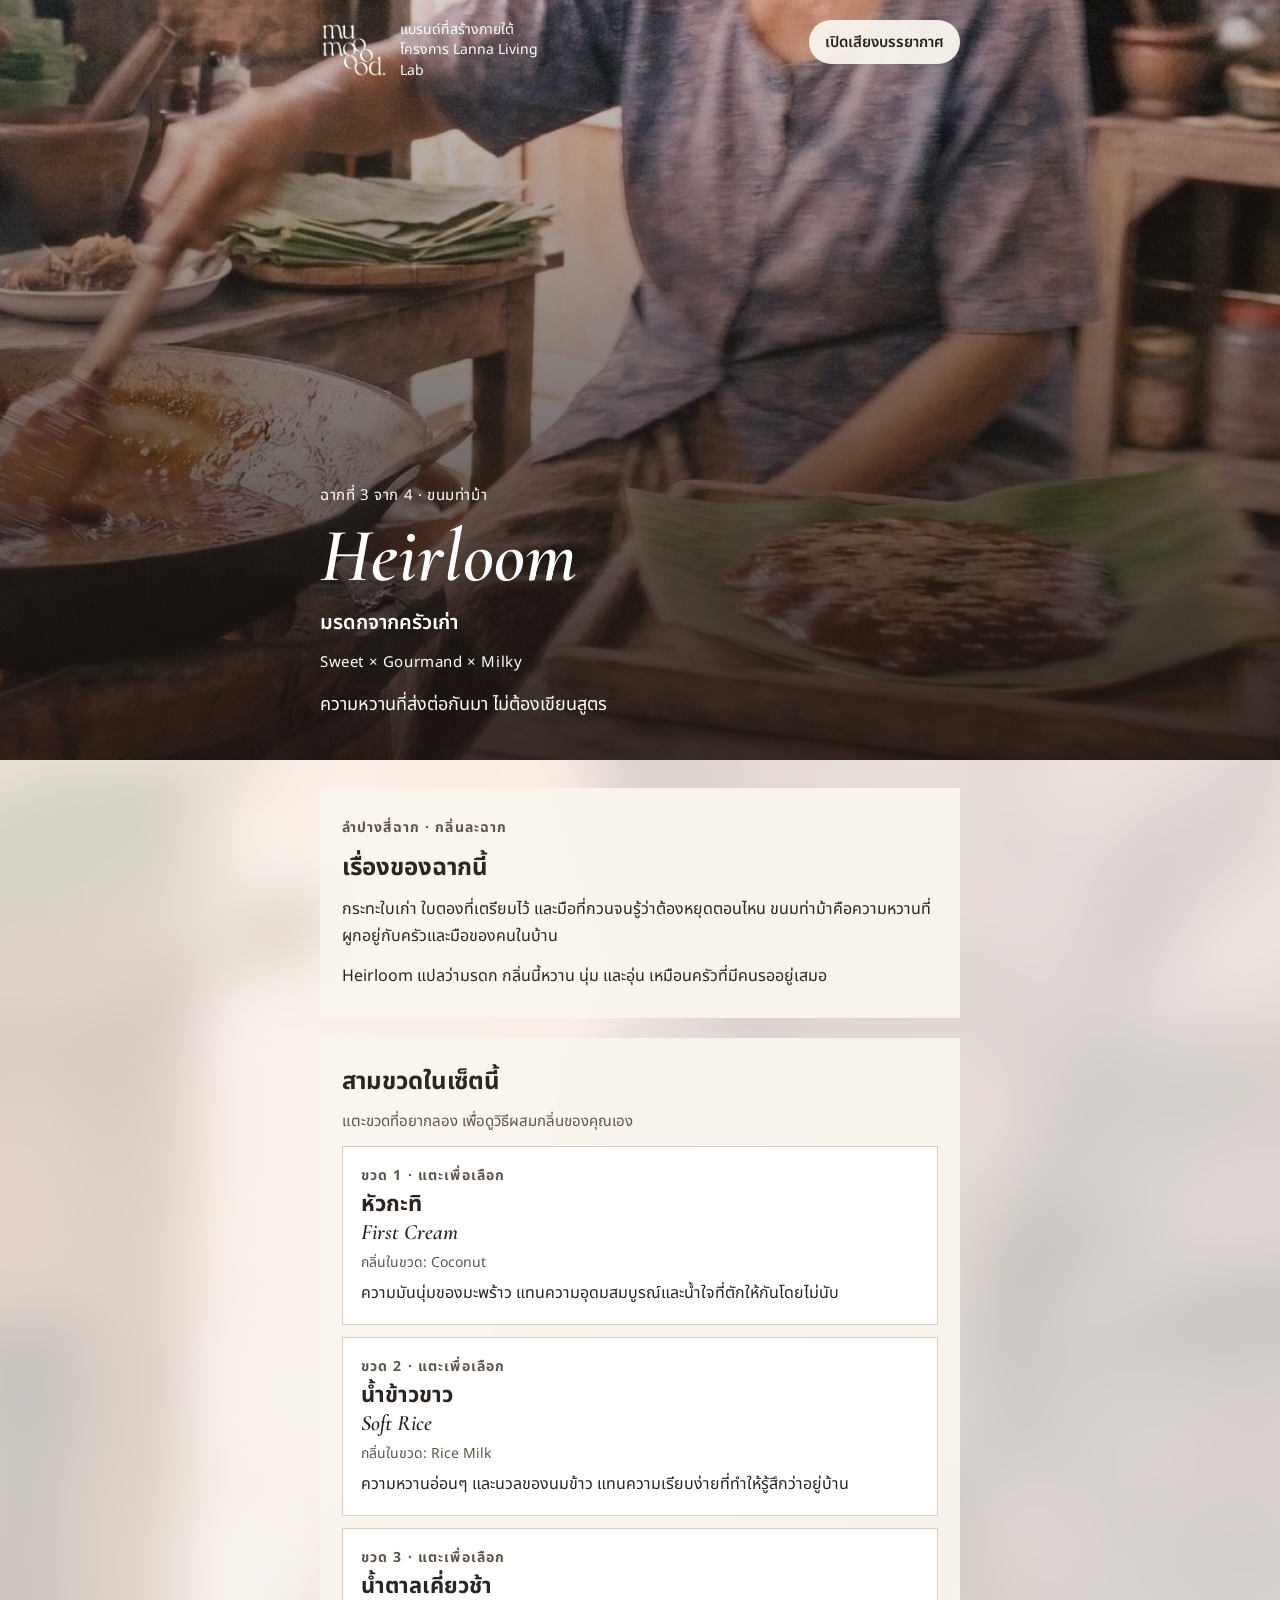
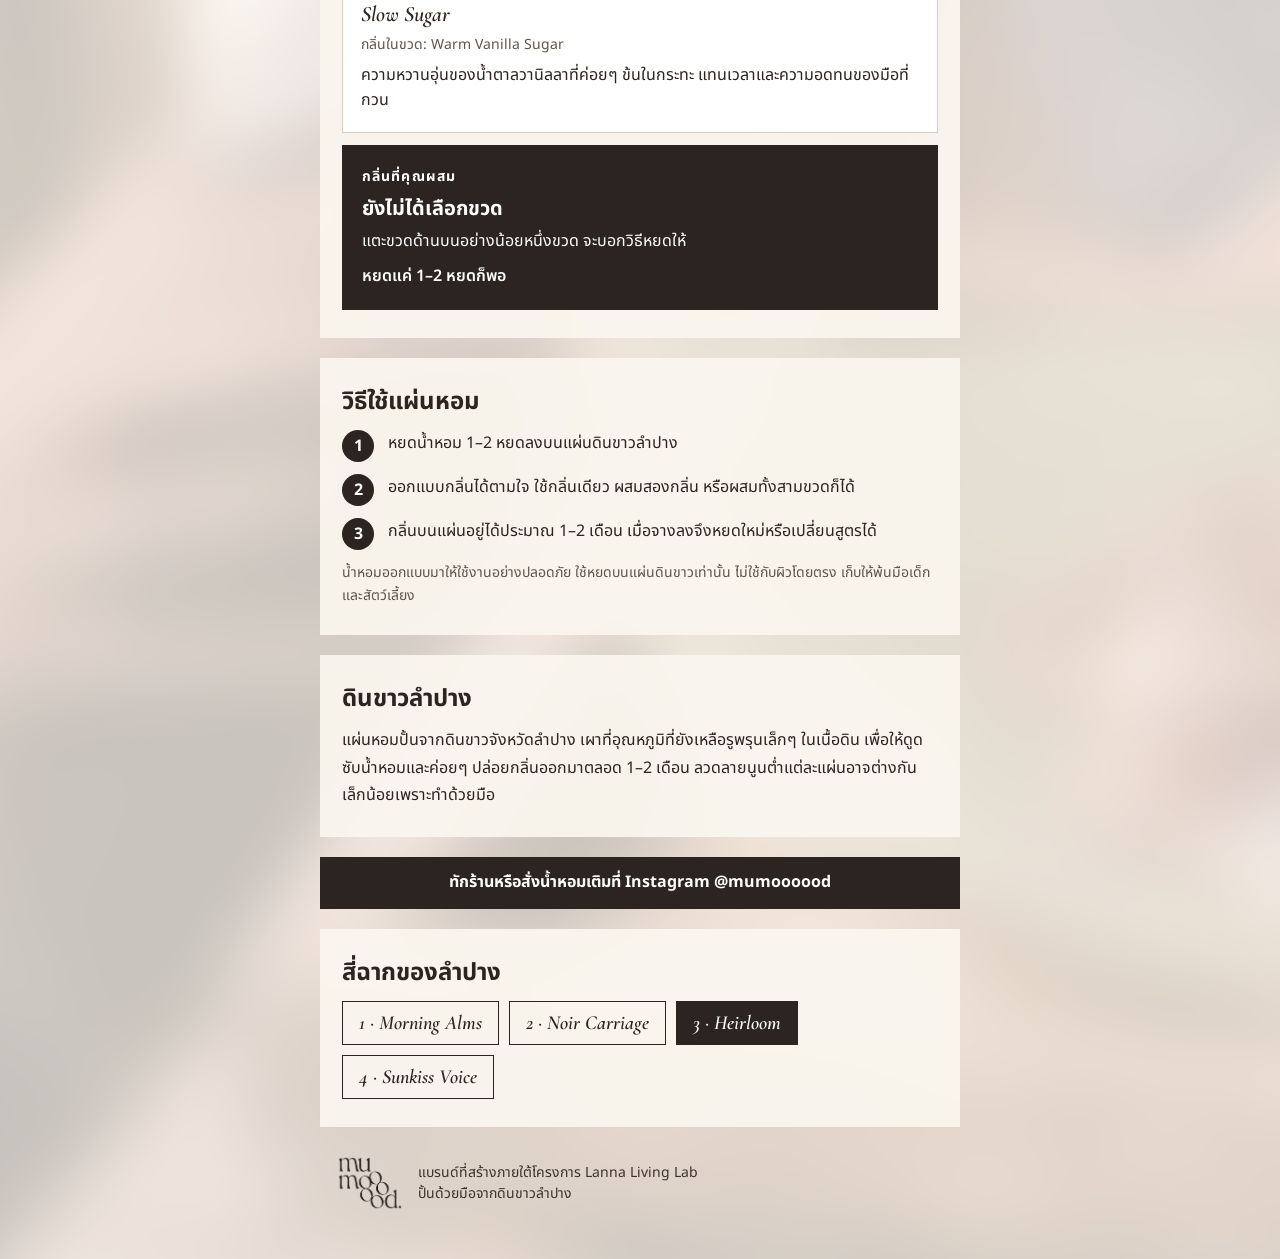
==== heirloom.html @ 69597a8d "Add files via upload" ====
<!doctype html>
<html lang="th">
<head>
<meta charset="utf-8">
<meta name="viewport" content="width=device-width, initial-scale=1">
<title>Heirloom · mumoood</title>
<meta name="description" content="ความหวานที่ส่งต่อกันมา ไม่ต้องเขียนสูตร">
<meta property="og:type" content="website">
<meta property="og:title" content="Heirloom · mumoood">
<meta property="og:description" content="ความหวานที่ส่งต่อกันมา ไม่ต้องเขียนสูตร">
<meta property="og:image" content="https://mumoooood.github.io/heirloom-hero.jpg">
<meta property="og:url" content="https://mumoooood.github.io/heirloom.html">
<link rel="preconnect" href="https://fonts.googleapis.com"><link rel="preconnect" href="https://fonts.gstatic.com" crossorigin><link rel="stylesheet" href="https://fonts.googleapis.com/css2?family=Cormorant+Garamond:ital,wght@1,500;1,600&family=Noto+Sans+Thai:wght@400;600;700&display=swap">
<link rel="stylesheet" href="style.css">
</head>
<body data-sound="sizzle">
<div class="page">
<img class="page-bg" src="heirloom-bg.jpg" alt="">
<div class="page-veil"></div>
<div class="page-body">
<header class="hero">
<img class="hero-img" src="heirloom-hero.jpg" alt="Heirloom">
<div class="hero-shade"></div>
<div class="hero-content">
<div class="hero-top">
<div class="brand"><img src="logo-light.png" alt="mumoood"><span>แบรนด์ที่สร้างภายใต้โครงการ Lanna Living Lab</span></div>
<button type="button" class="sound-btn" id="sound-btn" aria-pressed="false">เปิดเสียงบรรยากาศ</button>
</div>
<div class="hero-bottom">
<div class="eyebrow">ฉากที่ 3 จาก 4 · ขนมท่าม้า</div>
<h1>Heirloom</h1>
<div class="th-name">มรดกจากครัวเก่า</div>
<div class="character">Sweet × Gourmand × Milky</div>
<div class="hook">ความหวานที่ส่งต่อกันมา ไม่ต้องเขียนสูตร</div>
</div>
</div>
</header>
<main>
<section class="section"><div class="card">
<div class="kicker">ลำปางสี่ฉาก · กลิ่นละฉาก</div>
<h2>เรื่องของฉากนี้</h2>
<p>กระทะใบเก่า ใบตองที่เตรียมไว้ และมือที่กวนจนรู้ว่าต้องหยุดตอนไหน ขนมท่าม้าคือความหวานที่ผูกอยู่กับครัวและมือของคนในบ้าน</p>
<p>Heirloom แปลว่ามรดก กลิ่นนี้หวาน นุ่ม และอุ่น เหมือนครัวที่มีคนรออยู่เสมอ</p>
</div></section>
<section class="section"><div class="card">
<h2>สามขวดในเซ็ตนี้</h2>
<div class="hint">แตะขวดที่อยากลอง เพื่อดูวิธีผสมกลิ่นของคุณเอง</div>
<button type="button" class="bottle" aria-pressed="false" data-no="1" data-name="หัวกะทิ" data-short="ความอุดมและน้ำใจ"><span class="no">ขวด 1 · แตะเพื่อเลือก</span><span class="name">หัวกะทิ</span><span class="en">First Cream</span><span class="from">กลิ่นในขวด: Coconut</span><span class="meaning">ความมันนุ่มของมะพร้าว แทนความอุดมสมบูรณ์และน้ำใจที่ตักให้กันโดยไม่นับ</span></button>
<button type="button" class="bottle" aria-pressed="false" data-no="2" data-name="น้ำข้าวขาว" data-short="ความเรียบง่ายของบ้าน"><span class="no">ขวด 2 · แตะเพื่อเลือก</span><span class="name">น้ำข้าวขาว</span><span class="en">Soft Rice</span><span class="from">กลิ่นในขวด: Rice Milk</span><span class="meaning">ความหวานอ่อนๆ และนวลของนมข้าว แทนความเรียบง่ายที่ทำให้รู้สึกว่าอยู่บ้าน</span></button>
<button type="button" class="bottle" aria-pressed="false" data-no="3" data-name="น้ำตาลเคี่ยวช้า" data-short="เวลาและความอดทน"><span class="no">ขวด 3 · แตะเพื่อเลือก</span><span class="name">น้ำตาลเคี่ยวช้า</span><span class="en">Slow Sugar</span><span class="from">กลิ่นในขวด: Warm Vanilla Sugar</span><span class="meaning">ความหวานอุ่นของน้ำตาลวานิลลาที่ค่อยๆ ข้นในกระทะ แทนเวลาและความอดทนของมือที่กวน</span></button>
<div class="mix" aria-live="polite">
<div class="kicker">กลิ่นที่คุณผสม</div>
<div class="mix-title" id="mix-title">ยังไม่ได้เลือกขวด</div>
<div class="mix-text" id="mix-text">แตะขวดด้านบนอย่างน้อยหนึ่งขวด จะบอกวิธีหยดให้</div>
<div class="mix-drops" id="mix-drops">หยดแค่ 1–2 หยดก็พอ</div>
</div>
</div></section>
<section class="section"><div class="card">
<h2>วิธีใช้แผ่นหอม</h2>
<div class="step"><b>1</b><div>หยดน้ำหอม 1–2 หยดลงบนแผ่นดินขาวลำปาง</div></div>
<div class="step"><b>2</b><div>ออกแบบกลิ่นได้ตามใจ ใช้กลิ่นเดียว ผสมสองกลิ่น หรือผสมทั้งสามขวดก็ได้</div></div>
<div class="step"><b>3</b><div>กลิ่นบนแผ่นอยู่ได้ประมาณ 1–2 เดือน เมื่อจางลงจึงหยดใหม่หรือเปลี่ยนสูตรได้</div></div>
<div class="note">น้ำหอมออกแบบมาให้ใช้งานอย่างปลอดภัย ใช้หยดบนแผ่นดินขาวเท่านั้น ไม่ใช้กับผิวโดยตรง เก็บให้พ้นมือเด็กและสัตว์เลี้ยง</div>
</div></section>
<section class="section"><div class="card">
<h2>ดินขาวลำปาง</h2>
<p>แผ่นหอมปั้นจากดินขาวจังหวัดลำปาง เผาที่อุณหภูมิที่ยังเหลือรูพรุนเล็กๆ ในเนื้อดิน เพื่อให้ดูดซับน้ำหอมและค่อยๆ ปล่อยกลิ่นออกมาตลอด 1–2 เดือน ลวดลายนูนต่ำแต่ละแผ่นอาจต่างกันเล็กน้อยเพราะทำด้วยมือ</p>
</div></section>
<section class="section"><a class="cta" href="https://www.instagram.com/mumoooood" target="_blank" rel="noopener">ทักร้านหรือสั่งน้ำหอมเติมที่ Instagram @mumoooood</a></section>
<section class="section"><div class="card">
<h2>สี่ฉากของลำปาง</h2>
<nav class="chips" aria-label="เลือกกลิ่น">
<a href="morning-alms.html">1 · Morning Alms</a>
<a href="noir-carriage.html">2 · Noir Carriage</a>
<a href="heirloom.html" aria-current="page">3 · Heirloom</a>
<a href="sunkiss-voice.html">4 · Sunkiss Voice</a>
</nav>
</div></section>
</main>
<footer class="footer"><img src="logo-dark.png" alt="mumoood"><p>แบรนด์ที่สร้างภายใต้โครงการ Lanna Living Lab<br>ปั้นด้วยมือจากดินขาวลำปาง</p></footer>
</div>
</div>
<script src="app.js"></script>
</body>
</html>
---- style.css ----
:root{
  --ink:#2B2420;
  --muted:#5F544B;
  --cream:#FAF6EF;
  --card:rgba(250,246,239,.94);
  --line:#D9CEBF;
}
*{box-sizing:border-box}
html{-webkit-text-size-adjust:100%}
body{
  margin:0;background:var(--cream);color:var(--ink);
  font-family:'Noto Sans Thai',system-ui,sans-serif;font-size:16px;line-height:1.7;
}
a{color:inherit}
img{display:block}
.page{position:relative;overflow:hidden;min-height:100vh}
.page-bg{position:absolute;inset:0;width:100%;height:100%;object-fit:cover;filter:blur(24px);transform:scale(1.25);opacity:.6}
.page-veil{position:absolute;inset:0;background:rgba(250,246,239,.62)}
.page-body{position:relative}

/* hero */
.hero{position:relative;height:720px;overflow:hidden;color:#fff}
.hero-img{position:absolute;inset:0;width:100%;height:100%;object-fit:cover}
.hero-shade{position:absolute;inset:0;background:linear-gradient(to top,rgba(28,20,16,.86) 0%,rgba(28,20,16,.6) 42%,rgba(28,20,16,.18) 100%)}
.hero-content{position:absolute;inset:0;padding:20px 20px 40px;display:flex;flex-direction:column;justify-content:space-between}
.hero-top,.hero-bottom{max-width:640px;margin:0 auto;width:100%}
.hero-top{display:flex;align-items:flex-start;justify-content:space-between;gap:12px}
.brand{display:flex;align-items:center;gap:12px}
.brand img{height:56px;width:auto}
.brand span{font-size:14px;line-height:1.45;max-width:150px}
.sound-btn{
  min-height:44px;padding:0 16px;border:none;border-radius:999px;
  background:rgba(250,246,239,.94);color:var(--ink);
  font:600 15px 'Noto Sans Thai',sans-serif;cursor:pointer;
}
.hero-bottom{display:flex;flex-direction:column;gap:10px}
.eyebrow{font-size:15px;letter-spacing:.04em}
.hero h1{
  margin:0;font-family:'Cormorant Garamond',serif;font-style:italic;font-weight:600;
  font-size:60px;line-height:1.02;
}
.th-name{font-size:20px;font-weight:600}
.character{font-size:15px;letter-spacing:.04em}
.hook{font-size:18px;line-height:1.6;margin-top:6px}

/* sections */
.section{padding:20px 16px 0}
.section:first-of-type{padding-top:28px}
.card{
  max-width:640px;margin:0 auto;background:var(--card);padding:28px 22px;
  display:flex;flex-direction:column;gap:12px;
}
.card h2{margin:0;font-size:24px;line-height:1.35}
.card p{margin:0}
.kicker{font-size:14px;font-weight:700;letter-spacing:.08em;color:var(--muted)}
.note{font-size:14px;color:var(--muted);line-height:1.6}
.hint{font-size:15px;color:var(--muted);line-height:1.6}

/* bottles */
.bottle{
  position:relative;display:block;width:100%;text-align:left;padding:18px;
  background:#fff;border:1px solid var(--line);color:var(--ink);
  font:inherit;line-height:1.6;cursor:pointer;
}
.bottle[aria-pressed="true"]{outline:3px solid var(--ink);outline-offset:-3px}
.bottle .no{display:block;font-size:14px;font-weight:700;letter-spacing:.08em;color:var(--muted)}
.bottle .name{display:block;font-size:22px;font-weight:700;line-height:1.35;margin-top:2px}
.bottle .en{display:block;font-family:'Cormorant Garamond',serif;font-style:italic;font-weight:600;font-size:22px;line-height:1.2}
.bottle .from{display:block;font-size:14px;color:var(--muted);margin-top:6px;line-height:1.5}
.bottle .meaning{display:block;margin-top:8px}
.mix{background:var(--ink);color:#fff;padding:20px;display:flex;flex-direction:column;gap:6px}
.mix .kicker{color:#fff}
.mix-title{font-size:20px;font-weight:700;line-height:1.4}
.mix-text{font-size:16px;line-height:1.6}
.mix-drops{font-size:16px;font-weight:600;line-height:1.6;margin-top:4px}

/* steps */
.step{display:flex;gap:14px}
.step b{
  flex-shrink:0;width:32px;height:32px;border-radius:50%;background:var(--ink);color:#fff;
  display:flex;align-items:center;justify-content:center;font-weight:700;
}

/* links */
.cta{
  max-width:640px;margin:0 auto;display:flex;align-items:center;justify-content:center;
  min-height:52px;background:var(--ink);color:#fff;font-weight:700;text-decoration:none;
  padding:0 16px;text-align:center;
}
.chips{display:flex;flex-wrap:wrap;gap:10px}
.chips a{
  display:flex;align-items:center;min-height:44px;padding:0 16px;border:1px solid var(--ink);
  text-decoration:none;font-family:'Cormorant Garamond',serif;font-style:italic;font-weight:600;font-size:20px;
}
.chips a[aria-current="page"]{background:var(--ink);color:#fff}
.footer{max-width:640px;margin:0 auto;padding:28px 16px 48px;display:flex;align-items:center;gap:14px}
.footer img{height:56px;width:auto}
.footer p{margin:0;font-size:14px;line-height:1.55;color:#3B322C}

/* temporary landing */
.landing{max-width:640px;margin:0 auto;padding:40px 20px;display:flex;flex-direction:column;gap:16px}
.landing .brand img{height:64px}
.landing h1{margin:0;font-size:26px;line-height:1.35}
.scent-link{
  display:block;text-decoration:none;background:#fff;border:1px solid var(--line);padding:16px 18px;
}
.scent-link .en{font-family:'Cormorant Garamond',serif;font-style:italic;font-weight:600;font-size:26px;line-height:1.15;display:block}
.scent-link .sub{font-size:14px;color:var(--muted);display:block}

@media (min-width:700px){
  .hero{height:760px}
  .hero h1{font-size:76px}
}
@media (prefers-reduced-motion:reduce){*{scroll-behavior:auto}}
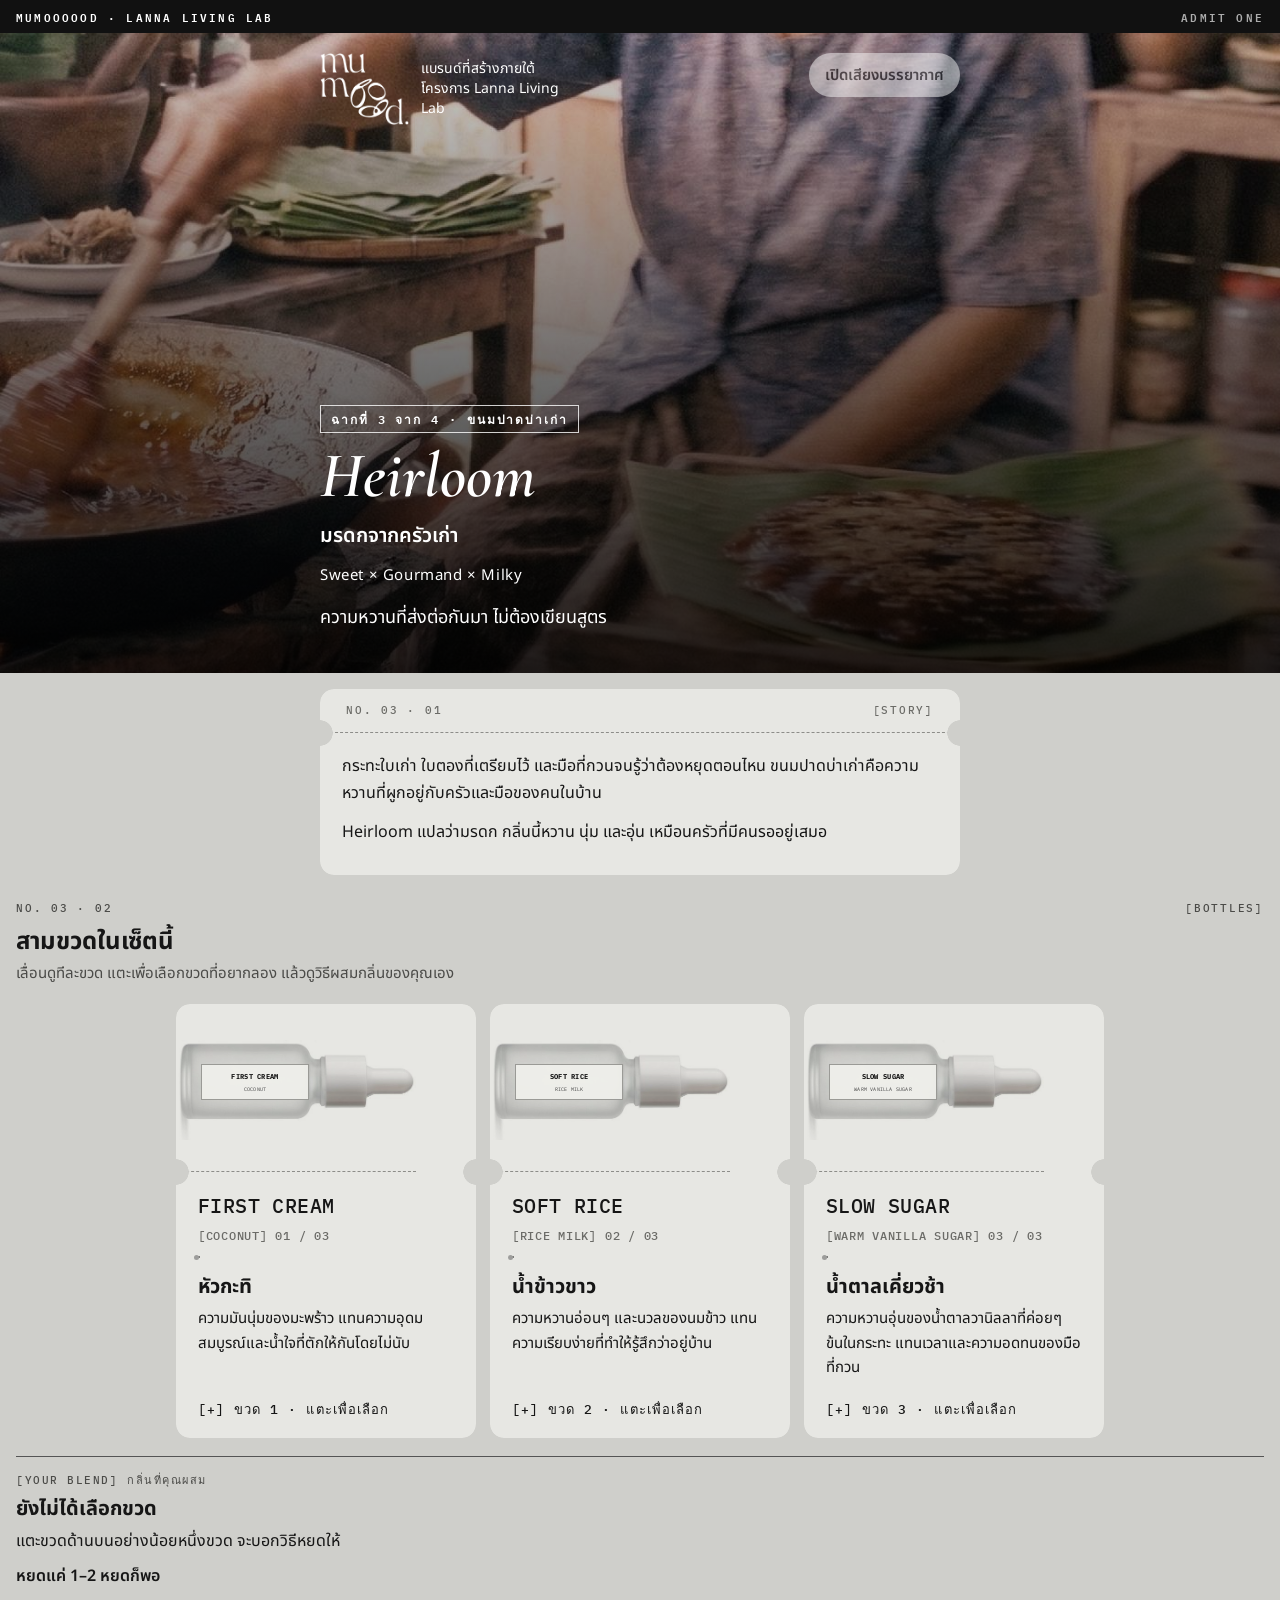
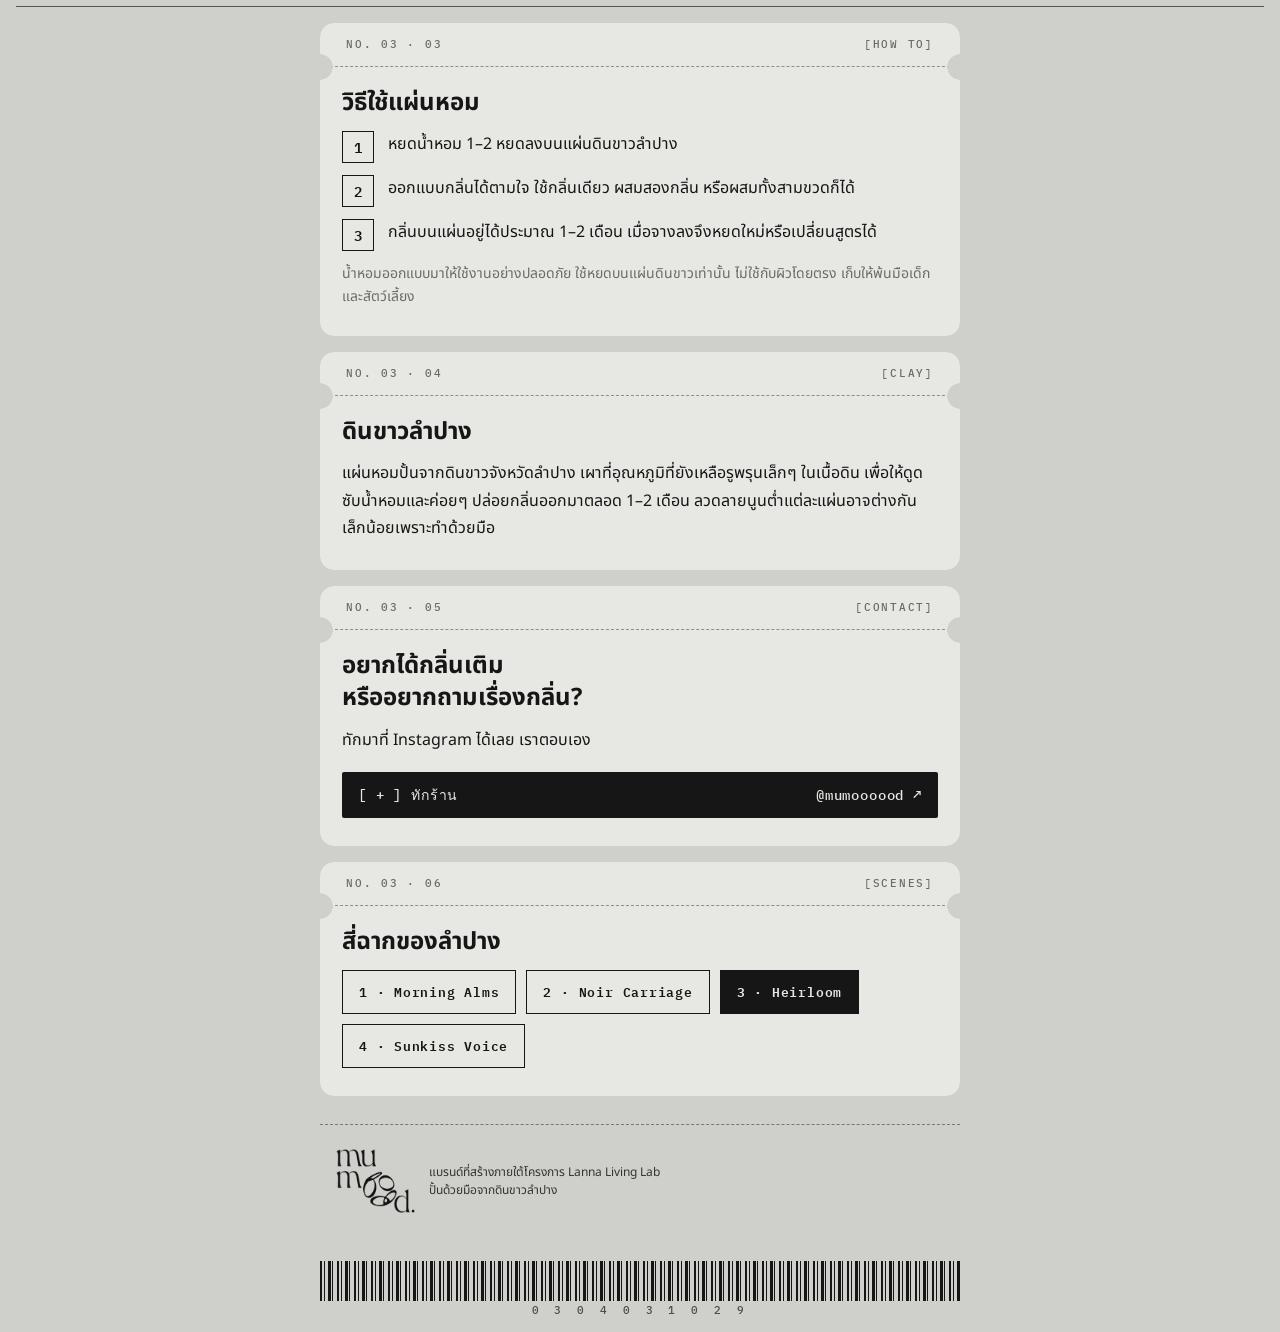
==== commit fb1b7f1c: "Add files via upload" ====
--- a/heirloom.html
+++ b/heirloom.html
@@ -3,31 +3,31 @@
 <head>
 <meta charset="utf-8">
 <meta name="viewport" content="width=device-width, initial-scale=1">
-<title>Heirloom · mumoood</title>
+<title>Heirloom · mumoooood</title>
 <meta name="description" content="ความหวานที่ส่งต่อกันมา ไม่ต้องเขียนสูตร">
 <meta property="og:type" content="website">
-<meta property="og:title" content="Heirloom · mumoood">
+<meta property="og:title" content="Heirloom · mumoooood">
 <meta property="og:description" content="ความหวานที่ส่งต่อกันมา ไม่ต้องเขียนสูตร">
 <meta property="og:image" content="https://mumoooood.github.io/heirloom-hero.jpg">
 <meta property="og:url" content="https://mumoooood.github.io/heirloom.html">
 <link rel="preconnect" href="https://fonts.googleapis.com"><link rel="preconnect" href="https://fonts.gstatic.com" crossorigin><link rel="stylesheet" href="https://fonts.googleapis.com/css2?family=Cormorant+Garamond:ital,wght@1,500;1,600&family=Noto+Sans+Thai:wght@400;600;700&display=swap">
-<link rel="stylesheet" href="style.css">
+<link rel="stylesheet" href="style.css"><link rel="stylesheet" href="ticket.css">
+<link rel="stylesheet" href="https://fonts.googleapis.com/css2?family=IBM+Plex+Mono:wght@400;500;600&display=swap">
 </head>
-<body data-sound="sizzle">
+<body data-sound="sizzle" data-audio="heirloom.mp3">
 <div class="page">
-<img class="page-bg" src="heirloom-bg.jpg" alt="">
-<div class="page-veil"></div>
 <div class="page-body">
+<div class="strip"><span>MUMOOOOOD · LANNA LIVING LAB</span><span>ADMIT ONE</span></div>
 <header class="hero">
 <img class="hero-img" src="heirloom-hero.jpg" alt="Heirloom">
 <div class="hero-shade"></div>
 <div class="hero-content">
 <div class="hero-top">
-<div class="brand"><img src="logo-light.png" alt="mumoood"><span>แบรนด์ที่สร้างภายใต้โครงการ Lanna Living Lab</span></div>
+<div class="brand"><img src="logo-light.png" alt="mumoooood"><span>แบรนด์ที่สร้างภายใต้โครงการ Lanna Living Lab</span></div>
 <button type="button" class="sound-btn" id="sound-btn" aria-pressed="false">เปิดเสียงบรรยากาศ</button>
 </div>
 <div class="hero-bottom">
-<div class="eyebrow">ฉากที่ 3 จาก 4 · ขนมท่าม้า</div>
+<div class="eyebrow">ฉากที่ 3 จาก 4 · ขนมปาดบ่าเก่า</div>
 <h1>Heirloom</h1>
 <div class="th-name">มรดกจากครัวเก่า</div>
 <div class="character">Sweet × Gourmand × Milky</div>
@@ -36,48 +36,62 @@
 </div>
 </header>
 <main>
-<section class="section"><div class="card">
-<div class="kicker">ลำปางสี่ฉาก · กลิ่นละฉาก</div>
-<h2>เรื่องของฉากนี้</h2>
-<p>กระทะใบเก่า ใบตองที่เตรียมไว้ และมือที่กวนจนรู้ว่าต้องหยุดตอนไหน ขนมท่าม้าคือความหวานที่ผูกอยู่กับครัวและมือของคนในบ้าน</p>
-<p>Heirloom แปลว่ามรดก กลิ่นนี้หวาน นุ่ม และอุ่น เหมือนครัวที่มีคนรออยู่เสมอ</p>
-</div></section>
-<section class="section"><div class="card">
-<h2>สามขวดในเซ็ตนี้</h2>
-<div class="hint">แตะขวดที่อยากลอง เพื่อดูวิธีผสมกลิ่นของคุณเอง</div>
-<button type="button" class="bottle" aria-pressed="false" data-no="1" data-name="หัวกะทิ" data-short="ความอุดมและน้ำใจ"><span class="no">ขวด 1 · แตะเพื่อเลือก</span><span class="name">หัวกะทิ</span><span class="en">First Cream</span><span class="from">กลิ่นในขวด: Coconut</span><span class="meaning">ความมันนุ่มของมะพร้าว แทนความอุดมสมบูรณ์และน้ำใจที่ตักให้กันโดยไม่นับ</span></button>
-<button type="button" class="bottle" aria-pressed="false" data-no="2" data-name="น้ำข้าวขาว" data-short="ความเรียบง่ายของบ้าน"><span class="no">ขวด 2 · แตะเพื่อเลือก</span><span class="name">น้ำข้าวขาว</span><span class="en">Soft Rice</span><span class="from">กลิ่นในขวด: Rice Milk</span><span class="meaning">ความหวานอ่อนๆ และนวลของนมข้าว แทนความเรียบง่ายที่ทำให้รู้สึกว่าอยู่บ้าน</span></button>
-<button type="button" class="bottle" aria-pressed="false" data-no="3" data-name="น้ำตาลเคี่ยวช้า" data-short="เวลาและความอดทน"><span class="no">ขวด 3 · แตะเพื่อเลือก</span><span class="name">น้ำตาลเคี่ยวช้า</span><span class="en">Slow Sugar</span><span class="from">กลิ่นในขวด: Warm Vanilla Sugar</span><span class="meaning">ความหวานอุ่นของน้ำตาลวานิลลาที่ค่อยๆ ข้นในกระทะ แทนเวลาและความอดทนของมือที่กวน</span></button>
+<section class="section"><div class="card"><div class="th"><span>NO. 03 · 01</span><span>[STORY]</span></div><p>กระทะใบเก่า ใบตองที่เตรียมไว้ และมือที่กวนจนรู้ว่าต้องหยุดตอนไหน ขนมปาดบ่าเก่าคือความหวานที่ผูกอยู่กับครัวและมือของคนในบ้าน</p><p>Heirloom แปลว่ามรดก กลิ่นนี้หวาน นุ่ม และอุ่น เหมือนครัวที่มีคนรออยู่เสมอ</p></div></section>
+
+<section class="section sec-b"><div class="sec-h"><span>NO. 03 · 02</span><span>[BOTTLES]</span></div>
+<h2 class="h2o">สามขวดในเซ็ตนี้</h2>
+<div class="hint o">เลื่อนดูทีละขวด แตะเพื่อเลือกขวดที่อยากลอง แล้วดูวิธีผสมกลิ่นของคุณเอง</div>
+<div class="rail">
+<button type="button" class="bottle" aria-pressed="false" data-no="1" data-name="หัวกะทิ" data-short="ความอุดมและน้ำใจ">
+<span class="im"><img src="bottle.jpg" alt="ขวดดรอปเปอร์ 5 ml" width="520" height="217"><span class="lb"><b>FIRST CREAM</b><i>COCONUT</i></span></span>
+<span class="nm">FIRST CREAM</span>
+<span class="rw"><span>[COCONUT]</span><span>01 / 03</span></span>
+<span class="ln"></span>
+<span class="th-n">หัวกะทิ</span>
+<span class="ds">ความมันนุ่มของมะพร้าว แทนความอุดมสมบูรณ์และน้ำใจที่ตักให้กันโดยไม่นับ</span>
+<span class="no">ขวด 1 · แตะเพื่อเลือก</span>
+</button>
+<button type="button" class="bottle" aria-pressed="false" data-no="2" data-name="น้ำข้าวขาว" data-short="ความเรียบง่ายของบ้าน">
+<span class="im"><img src="bottle.jpg" alt="ขวดดรอปเปอร์ 5 ml" width="520" height="217"><span class="lb"><b>SOFT RICE</b><i>RICE MILK</i></span></span>
+<span class="nm">SOFT RICE</span>
+<span class="rw"><span>[RICE MILK]</span><span>02 / 03</span></span>
+<span class="ln"></span>
+<span class="th-n">น้ำข้าวขาว</span>
+<span class="ds">ความหวานอ่อนๆ และนวลของนมข้าว แทนความเรียบง่ายที่ทำให้รู้สึกว่าอยู่บ้าน</span>
+<span class="no">ขวด 2 · แตะเพื่อเลือก</span>
+</button>
+<button type="button" class="bottle" aria-pressed="false" data-no="3" data-name="น้ำตาลเคี่ยวช้า" data-short="เวลาและความอดทน">
+<span class="im"><img src="bottle.jpg" alt="ขวดดรอปเปอร์ 5 ml" width="520" height="217"><span class="lb"><b>SLOW SUGAR</b><i>WARM VANILLA SUGAR</i></span></span>
+<span class="nm">SLOW SUGAR</span>
+<span class="rw"><span>[WARM VANILLA SUGAR]</span><span>03 / 03</span></span>
+<span class="ln"></span>
+<span class="th-n">น้ำตาลเคี่ยวช้า</span>
+<span class="ds">ความหวานอุ่นของน้ำตาลวานิลลาที่ค่อยๆ ข้นในกระทะ แทนเวลาและความอดทนของมือที่กวน</span>
+<span class="no">ขวด 3 · แตะเพื่อเลือก</span>
+</button>
+</div>
 <div class="mix" aria-live="polite">
-<div class="kicker">กลิ่นที่คุณผสม</div>
+<div class="kicker">[YOUR BLEND] กลิ่นที่คุณผสม</div>
 <div class="mix-title" id="mix-title">ยังไม่ได้เลือกขวด</div>
 <div class="mix-text" id="mix-text">แตะขวดด้านบนอย่างน้อยหนึ่งขวด จะบอกวิธีหยดให้</div>
 <div class="mix-drops" id="mix-drops">หยดแค่ 1–2 หยดก็พอ</div>
-</div>
 </div></section>
-<section class="section"><div class="card">
-<h2>วิธีใช้แผ่นหอม</h2>
-<div class="step"><b>1</b><div>หยดน้ำหอม 1–2 หยดลงบนแผ่นดินขาวลำปาง</div></div>
-<div class="step"><b>2</b><div>ออกแบบกลิ่นได้ตามใจ ใช้กลิ่นเดียว ผสมสองกลิ่น หรือผสมทั้งสามขวดก็ได้</div></div>
-<div class="step"><b>3</b><div>กลิ่นบนแผ่นอยู่ได้ประมาณ 1–2 เดือน เมื่อจางลงจึงหยดใหม่หรือเปลี่ยนสูตรได้</div></div>
-<div class="note">น้ำหอมออกแบบมาให้ใช้งานอย่างปลอดภัย ใช้หยดบนแผ่นดินขาวเท่านั้น ไม่ใช้กับผิวโดยตรง เก็บให้พ้นมือเด็กและสัตว์เลี้ยง</div>
-</div></section>
-<section class="section"><div class="card">
-<h2>ดินขาวลำปาง</h2>
-<p>แผ่นหอมปั้นจากดินขาวจังหวัดลำปาง เผาที่อุณหภูมิที่ยังเหลือรูพรุนเล็กๆ ในเนื้อดิน เพื่อให้ดูดซับน้ำหอมและค่อยๆ ปล่อยกลิ่นออกมาตลอด 1–2 เดือน ลวดลายนูนต่ำแต่ละแผ่นอาจต่างกันเล็กน้อยเพราะทำด้วยมือ</p>
-</div></section>
-<section class="section"><a class="cta" href="https://www.instagram.com/mumoooood" target="_blank" rel="noopener">ทักร้านหรือสั่งน้ำหอมเติมที่ Instagram @mumoooood</a></section>
-<section class="section"><div class="card">
-<h2>สี่ฉากของลำปาง</h2>
-<nav class="chips" aria-label="เลือกกลิ่น">
+<section class="section"><div class="card"><div class="th"><span>NO. 03 · 03</span><span>[HOW TO]</span></div><h2>วิธีใช้แผ่นหอม</h2><div class="step"><b>1</b><div>หยดน้ำหอม 1–2 หยดลงบนแผ่นดินขาวลำปาง</div></div><div class="step"><b>2</b><div>ออกแบบกลิ่นได้ตามใจ ใช้กลิ่นเดียว ผสมสองกลิ่น หรือผสมทั้งสามขวดก็ได้</div></div><div class="step"><b>3</b><div>กลิ่นบนแผ่นอยู่ได้ประมาณ 1–2 เดือน เมื่อจางลงจึงหยดใหม่หรือเปลี่ยนสูตรได้</div></div><div class="note">น้ำหอมออกแบบมาให้ใช้งานอย่างปลอดภัย ใช้หยดบนแผ่นดินขาวเท่านั้น ไม่ใช้กับผิวโดยตรง เก็บให้พ้นมือเด็กและสัตว์เลี้ยง</div></div></section>
+
+<section class="section"><div class="card"><div class="th"><span>NO. 03 · 04</span><span>[CLAY]</span></div><h2>ดินขาวลำปาง</h2><p>แผ่นหอมปั้นจากดินขาวจังหวัดลำปาง เผาที่อุณหภูมิที่ยังเหลือรูพรุนเล็กๆ ในเนื้อดิน เพื่อให้ดูดซับน้ำหอมและค่อยๆ ปล่อยกลิ่นออกมาตลอด 1–2 เดือน ลวดลายนูนต่ำแต่ละแผ่นอาจต่างกันเล็กน้อยเพราะทำด้วยมือ</p></div></section>
+
+<section class="section"><div class="card"><div class="th"><span>NO. 03 · 05</span><span>[CONTACT]</span></div><h2>อยากได้กลิ่นเติม<br>หรืออยากถามเรื่องกลิ่น?</h2><p>ทักมาที่ Instagram ได้เลย เราตอบเอง</p><a class="btn" href="https://www.instagram.com/mumoooood" target="_blank" rel="noopener"><span>[ + ] ทักร้าน</span><span>@mumoooood ↗</span></a></div></section>
+
+<section class="section"><div class="card"><div class="th"><span>NO. 03 · 06</span><span>[SCENES]</span></div><h2>สี่ฉากของลำปาง</h2><nav class="chips" aria-label="เลือกกลิ่น">
 <a href="morning-alms.html">1 · Morning Alms</a>
 <a href="noir-carriage.html">2 · Noir Carriage</a>
 <a href="heirloom.html" aria-current="page">3 · Heirloom</a>
 <a href="sunkiss-voice.html">4 · Sunkiss Voice</a>
-</nav>
-</div></section>
+</nav></div></section>
+
 </main>
-<footer class="footer"><img src="logo-dark.png" alt="mumoood"><p>แบรนด์ที่สร้างภายใต้โครงการ Lanna Living Lab<br>ปั้นด้วยมือจากดินขาวลำปาง</p></footer>
+<footer class="footer"><img src="logo-dark.png" alt="mumoooood"><p>แบรนด์ที่สร้างภายใต้โครงการ Lanna Living Lab<br>ปั้นด้วยมือจากดินขาวลำปาง</p></footer>
+<div class="bar"></div><div class="barno">0 3 0 4 0 3 1 0 2 9</div>
 </div>
 </div>
 <script src="app.js"></script>
--- a/style.css
+++ b/style.css
@@ -1,9 +1,9 @@
 :root{
-  --ink:#2B2420;
-  --muted:#5F544B;
-  --cream:#FAF6EF;
-  --card:rgba(250,246,239,.94);
-  --line:#D9CEBF;
+  --ink:#111111;
+  --muted:#555555;
+  --cream:#FFFFFF;
+  --card:rgba(255,255,255,.94);
+  --line:#D8D8D8;
 }
 *{box-sizing:border-box}
 html{-webkit-text-size-adjust:100%}
@@ -14,23 +14,23 @@
 a{color:inherit}
 img{display:block}
 .page{position:relative;overflow:hidden;min-height:100vh}
-.page-bg{position:absolute;inset:0;width:100%;height:100%;object-fit:cover;filter:blur(24px);transform:scale(1.25);opacity:.6}
-.page-veil{position:absolute;inset:0;background:rgba(250,246,239,.62)}
+.page-bg{position:absolute;inset:0;width:100%;height:100%;object-fit:cover;filter:grayscale(1) blur(24px);transform:scale(1.25);opacity:.6}
+.page-veil{position:absolute;inset:0;background:rgba(255,255,255,.62)}
 .page-body{position:relative}
 
 /* hero */
 .hero{position:relative;height:720px;overflow:hidden;color:#fff}
 .hero-img{position:absolute;inset:0;width:100%;height:100%;object-fit:cover}
-.hero-shade{position:absolute;inset:0;background:linear-gradient(to top,rgba(28,20,16,.86) 0%,rgba(28,20,16,.6) 42%,rgba(28,20,16,.18) 100%)}
+.hero-shade{position:absolute;inset:0;background:linear-gradient(to top,rgba(0,0,0,.86) 0%,rgba(0,0,0,.6) 42%,rgba(0,0,0,.18) 100%)}
 .hero-content{position:absolute;inset:0;padding:20px 20px 40px;display:flex;flex-direction:column;justify-content:space-between}
 .hero-top,.hero-bottom{max-width:640px;margin:0 auto;width:100%}
 .hero-top{display:flex;align-items:flex-start;justify-content:space-between;gap:12px}
 .brand{display:flex;align-items:center;gap:12px}
-.brand img{height:56px;width:auto}
+.brand img{height:72px;width:auto}
 .brand span{font-size:14px;line-height:1.45;max-width:150px}
 .sound-btn{
   min-height:44px;padding:0 16px;border:none;border-radius:999px;
-  background:rgba(250,246,239,.94);color:var(--ink);
+  background:rgba(255,255,255,.94);color:var(--ink);
   font:600 15px 'Noto Sans Thai',sans-serif;cursor:pointer;
 }
 .hero-bottom{display:flex;flex-direction:column;gap:10px}
@@ -94,12 +94,12 @@
 }
 .chips a[aria-current="page"]{background:var(--ink);color:#fff}
 .footer{max-width:640px;margin:0 auto;padding:28px 16px 48px;display:flex;align-items:center;gap:14px}
-.footer img{height:56px;width:auto}
-.footer p{margin:0;font-size:14px;line-height:1.55;color:#3B322C}
+.footer img{height:64px;width:auto}
+.footer p{margin:0;font-size:14px;line-height:1.55;color:#333333}
 
 /* temporary landing */
 .landing{max-width:640px;margin:0 auto;padding:40px 20px;display:flex;flex-direction:column;gap:16px}
-.landing .brand img{height:64px}
+.landing .brand img{height:84px}
 .landing h1{margin:0;font-size:26px;line-height:1.35}
 .scent-link{
   display:block;text-decoration:none;background:#fff;border:1px solid var(--line);padding:16px 18px;
--- a/ticket.css
+++ b/ticket.css
@@ -0,0 +1,79 @@
+/* ===== mumoooood · ticket theme (black / white / grey) ===== */
+:root{--mono:'IBM Plex Mono','Space Mono','Courier Prime','Courier New',ui-monospace,monospace;--pg:#CFCFCB;--paper:#E7E7E3;--ink:#161616;--mut:#6B6B67}
+body{background:var(--pg);color:var(--ink)}
+.page{background:var(--pg)}
+.page-body{position:relative}
+.strip{background:#111;color:#fff;font:600 11px/1 var(--mono);letter-spacing:.2em;display:flex;justify-content:space-between;padding:11px 16px;text-transform:uppercase}
+.strip span:last-child{opacity:.65}
+.hero{height:640px}
+.eyebrow{font:600 12px/1 var(--mono);letter-spacing:.16em;border:1px solid rgba(255,255,255,.8);display:inline-block;padding:7px 10px;align-self:flex-start}
+.hero h1{font-size:64px}
+.section{padding:16px 16px 0}.section:first-of-type{padding-top:16px}
+/* paper ticket cards: rounded + side slots like the reference */
+.card{background:var(--paper);border-radius:14px;padding:28px 22px;gap:12px;position:relative;
+ -webkit-mask:radial-gradient(circle 13px at 0 44px,#0000 96%,#000),radial-gradient(circle 13px at 100% 44px,#0000 96%,#000);-webkit-mask-composite:source-in;
+ mask:radial-gradient(circle 13px at 0 44px,#0000 96%,#000),radial-gradient(circle 13px at 100% 44px,#0000 96%,#000);mask-composite:intersect}
+.th{margin:-28px -22px 8px;height:44px;padding:0 26px;display:flex;align-items:center;justify-content:space-between;border-bottom:1.5px dashed #8d8d89;font:500 11px/1 var(--mono);letter-spacing:.16em;color:var(--mut)}
+.card h2,.h2o{font-size:24px;line-height:1.35;margin:0}
+.kicker{font:500 11px/1.4 var(--mono);letter-spacing:.14em;color:var(--mut);text-transform:uppercase}
+.note,.hint{color:var(--mut)}
+.step b{border-radius:0;background:transparent;color:var(--ink);border:1.5px solid var(--ink);font:600 14px/1 var(--mono)}
+/* bottles section sits straight on the grey page, cards scroll sideways */
+.sec-b{padding:28px 0 0}
+.sec-h{margin:0 16px 12px;display:flex;justify-content:space-between;font:500 11px/1 var(--mono);letter-spacing:.16em;color:#4b4b48}
+.h2o{margin:0 16px 4px}
+.hint.o{margin:0 16px 14px;font-size:15px;line-height:1.6;color:#4b4b48}
+.rail{display:flex;gap:14px;overflow-x:auto;scroll-snap-type:x mandatory;padding:4px 16px 14px;-webkit-overflow-scrolling:touch;scrollbar-width:none}
+.rail::-webkit-scrollbar{display:none}
+.bottle{flex:0 0 78%;max-width:300px;scroll-snap-align:center;background:var(--paper);border:none;border-radius:14px;padding:0 22px 22px;display:flex;flex-direction:column;gap:0;text-align:left;color:var(--ink);font:inherit;cursor:pointer;position:relative;
+ -webkit-mask:radial-gradient(circle 13px at 0 168px,#0000 96%,#000),radial-gradient(circle 13px at 100% 168px,#0000 96%,#000);-webkit-mask-composite:source-in;
+ mask:radial-gradient(circle 13px at 0 168px,#0000 96%,#000),radial-gradient(circle 13px at 100% 168px,#0000 96%,#000);mask-composite:intersect}
+.bottle .im{display:block;position:relative;height:168px;padding:36px 0 0;margin:0 -22px 0;border-bottom:1.5px dashed #8d8d89;box-sizing:border-box;margin-bottom:22px}
+.bottle .im img{display:block;height:100px;width:auto;margin:0 auto;mix-blend-mode:multiply}
+.bottle .im .lb{position:absolute;left:25px;top:60px;width:108px;height:36px;background:rgba(240,240,236,.92);border:1px solid #9a9a96;display:flex;flex-direction:column;align-items:center;justify-content:center;gap:2px;font-family:var(--mono);color:#111;overflow:hidden;white-space:nowrap}
+.bottle .im .lb b{font-size:7px;font-weight:700;letter-spacing:.04em}
+.bottle .im .lb i{font-size:5px;font-style:normal;letter-spacing:.04em;color:#444}
+.bottle[aria-pressed="true"] .im img{filter:invert(1);mix-blend-mode:screen}
+.bottle .nm{font:500 20px/1.2 var(--mono);letter-spacing:.02em;margin-bottom:12px}
+.bottle .rw{display:flex;justify-content:space-between;font:500 12px/1 var(--mono);color:var(--mut);letter-spacing:.06em;gap:8px}
+.bottle .ln{display:block;height:1px;margin:14px 0 16px;background:linear-gradient(90deg,transparent,#777 12%,#777 88%,transparent);position:relative;border:.25px solid #141413;opacity:.5}
+.bottle .ln:after{content:"";position:absolute;right:12%;top:-2px;width:5px;height:5px;border-radius:50%;background:#555}
+.bottle .th-n{display:block;font-size:20px;font-weight:700;line-height:1.35}
+.bottle .ds{display:block;font-size:15px;line-height:1.65;margin:6px 0 22px;flex:1}
+.bottle .no{display:block;font:500 13px/1 var(--mono);letter-spacing:.08em;color:var(--ink)}
+.bottle .no:before{content:"[+] "}
+.bottle[aria-pressed="true"]{background:#161616;color:#E7E7E3}
+.bottle[aria-pressed="true"] .rw,.bottle[aria-pressed="true"] .no{color:#E7E7E3}
+.bottle[aria-pressed="true"] .im{border-bottom-color:#666}
+.bottle[aria-pressed="true"] .ln{background:linear-gradient(90deg,transparent,#aaa 12%,#aaa 88%,transparent)}
+.bottle[aria-pressed="true"] .no:before{content:"[✓] "}
+.bottle[aria-pressed="true"] .cap{fill:#E7E7E3}
+.bottle:focus-visible{outline:2px solid #111;outline-offset:3px}
+/* blend result: table rules like the cart reference */
+.mix{margin:4px 16px 0;background:transparent;color:var(--ink);border-top:1.5px solid #555;border-bottom:1.5px solid #555;padding:16px 0;display:flex;flex-direction:column;gap:6px}
+.mix .kicker{color:#4b4b48}
+.mix-title{font-size:20px;font-weight:700}
+/* IG boarding pass */
+.pass{display:block;max-width:640px;margin:0 auto;background:var(--paper);text-decoration:none;color:var(--ink);border:1.5px solid #161616;border-radius:14px;overflow:hidden}
+.pass .h{background:#161616;color:#fff;padding:10px 16px;display:flex;justify-content:space-between;font:600 11px/1 var(--mono);letter-spacing:.18em}
+.pass .bd{display:flex}
+.pass .m{flex:1;padding:16px;border-right:2px dashed #161616}
+.pass .m small{display:block;font:500 11px/1.4 var(--mono);letter-spacing:.12em;color:var(--mut)}
+.pass .m b{display:block;font-size:18px;line-height:1.35;margin:4px 0 8px}
+.pass .m em{font-family:'Cormorant Garamond',serif;font-style:italic;font-weight:600;font-size:30px;line-height:1}
+.pass .s{width:96px;display:flex;flex-direction:column;align-items:center;justify-content:center;gap:8px;padding:10px;font:600 10px/1 var(--mono);letter-spacing:.14em}
+.pass .s svg{width:30px;height:30px;fill:none;stroke:#161616;stroke-width:1.8}
+.pass .bars{height:44px;width:64px;background:repeating-linear-gradient(90deg,#161616 0 2px,var(--paper) 2px 4px,#161616 4px 5px,var(--paper) 5px 8px,#161616 8px 11px,var(--paper) 11px 12px)}
+.chips a{border-radius:0;font:600 13px/1 var(--mono);font-style:normal;letter-spacing:.06em;min-height:44px;border:1.5px solid var(--ink)}
+.chips a[aria-current="page"]{background:#161616;color:#E7E7E3}
+.footer{border-top:1.5px dashed #777;margin-top:28px;padding-top:24px}
+.footer p{color:#333}
+.bar{height:40px;max-width:640px;margin:0 auto 4px;background:repeating-linear-gradient(90deg,#161616 0 2px,var(--pg) 2px 4px,#161616 4px 5px,var(--pg) 5px 8px,#161616 8px 11px,var(--pg) 11px 12px,#161616 12px 13px,var(--pg) 13px 17px)}
+.barno{max-width:640px;margin:0 auto;text-align:center;font:500 11px/1 var(--mono);letter-spacing:.4em;color:#4b4b48;padding-bottom:16px}
+@media (min-width:700px){.rail{justify-content:center}.bottle{flex-basis:300px}}
+
+.card .btn{display:flex;justify-content:space-between;align-items:center;font:500 14px/1 var(--mono);letter-spacing:.06em;background:#161616;color:#E7E7E3;padding:16px;border-radius:2px;text-decoration:none;margin-top:6px}
+.card p{margin:0}
+
+.sound-btn{opacity:.5}
+.footer p{font-size:12px}
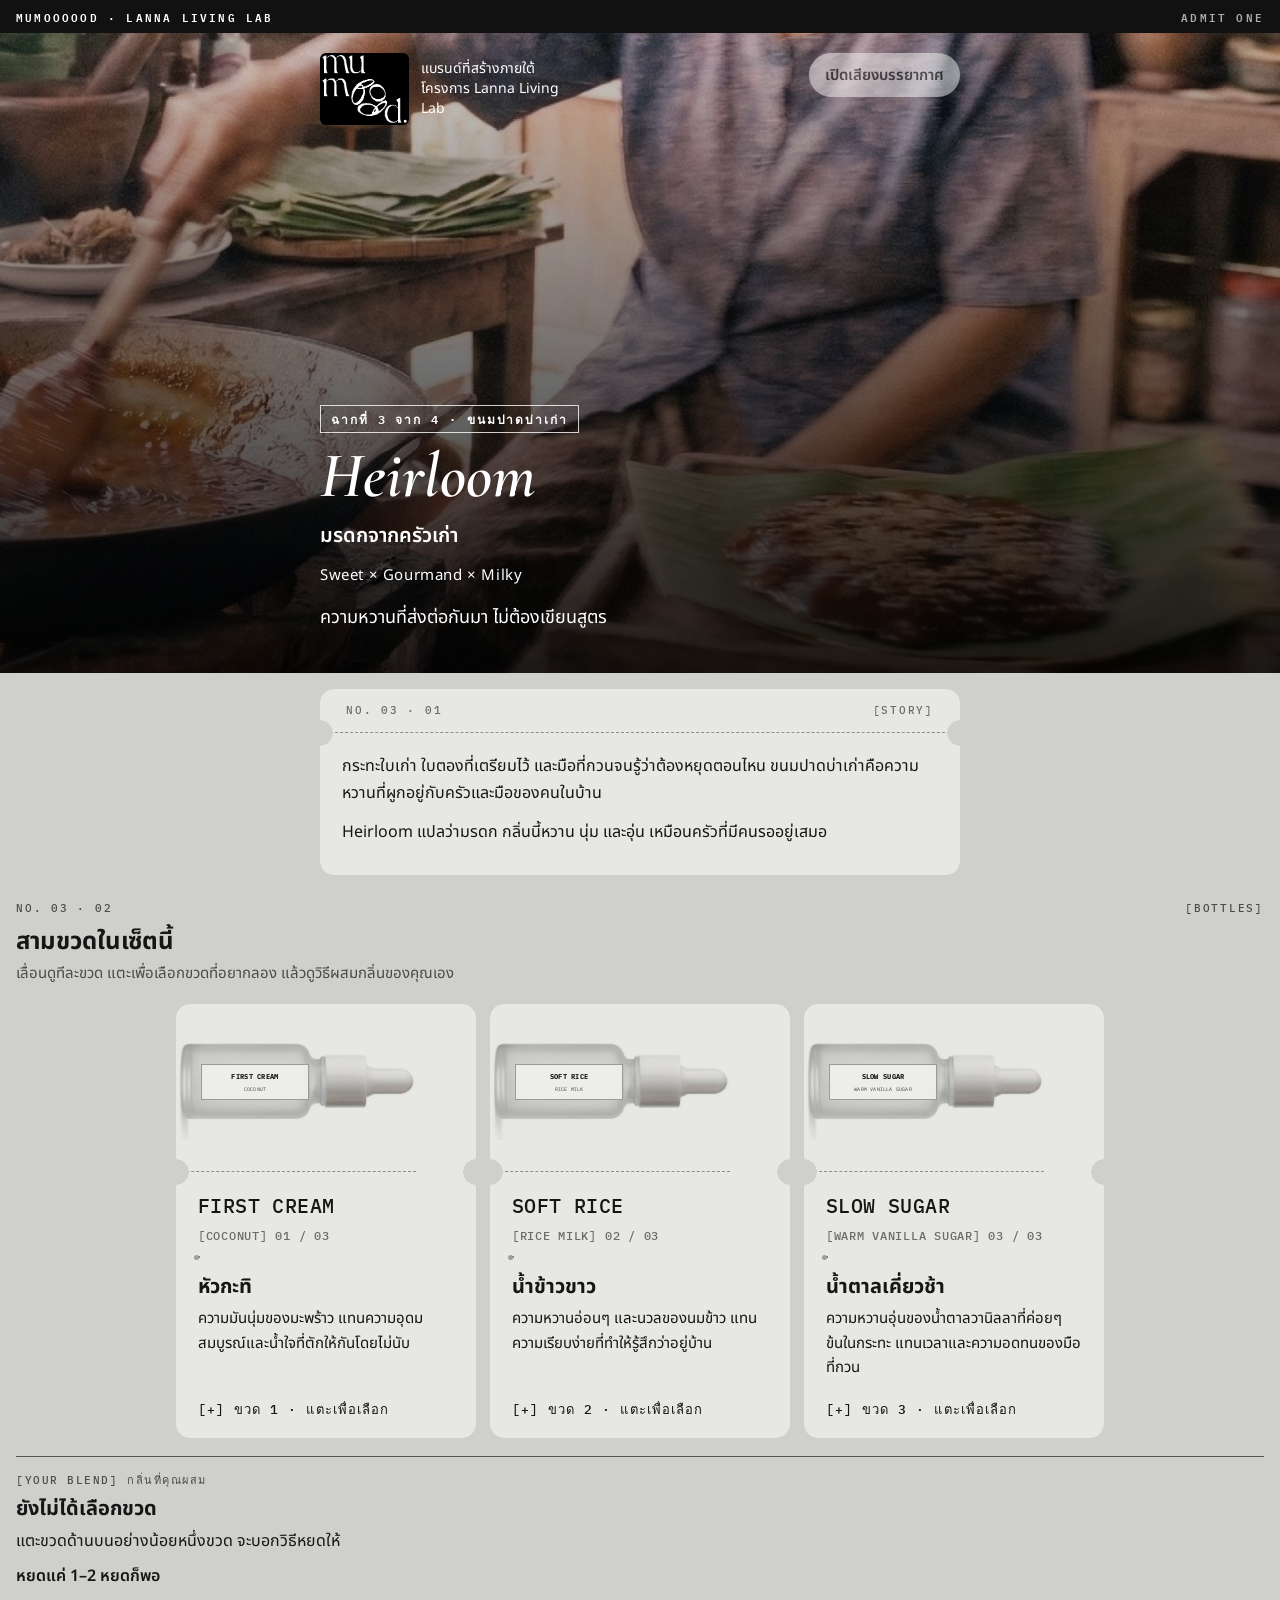
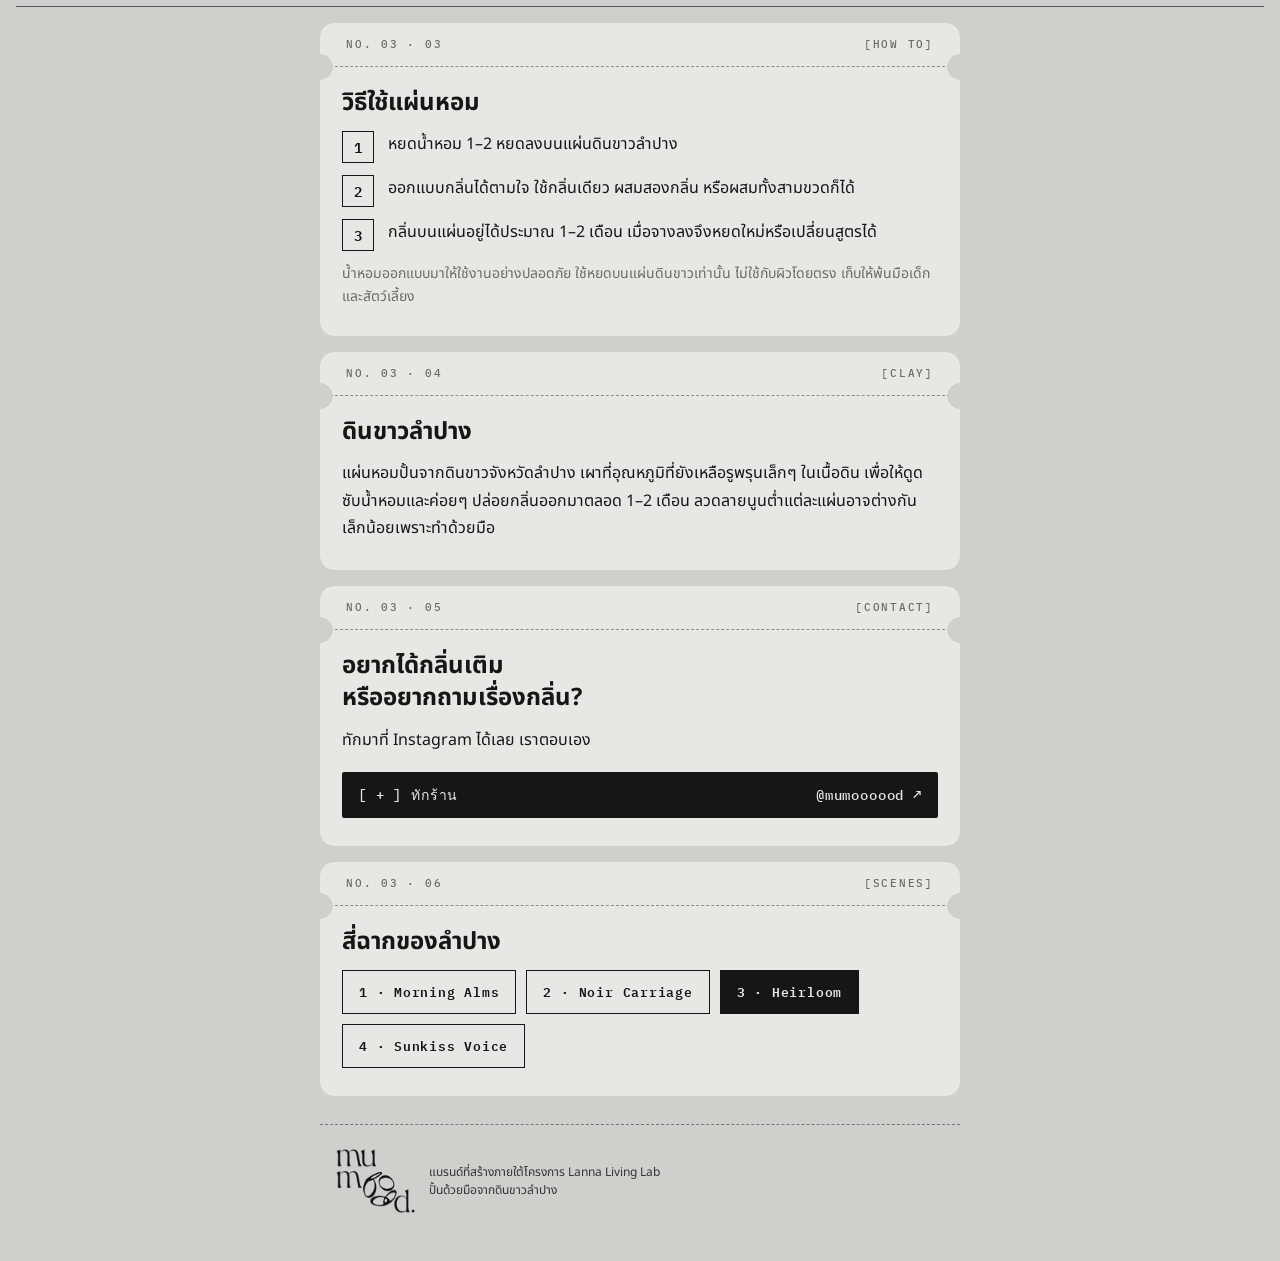
==== commit 3769f725: "Add files via upload" ====
--- a/heirloom.html
+++ b/heirloom.html
@@ -23,7 +23,7 @@
 <div class="hero-shade"></div>
 <div class="hero-content">
 <div class="hero-top">
-<div class="brand"><img src="logo-light.png" alt="mumoooood"><span>แบรนด์ที่สร้างภายใต้โครงการ Lanna Living Lab</span></div>
+<div class="brand"><img src="logo-spin.gif" alt="mumoooood"><span>แบรนด์ที่สร้างภายใต้โครงการ Lanna Living Lab</span></div>
 <button type="button" class="sound-btn" id="sound-btn" aria-pressed="false">เปิดเสียงบรรยากาศ</button>
 </div>
 <div class="hero-bottom">
@@ -91,7 +91,6 @@
 
 </main>
 <footer class="footer"><img src="logo-dark.png" alt="mumoooood"><p>แบรนด์ที่สร้างภายใต้โครงการ Lanna Living Lab<br>ปั้นด้วยมือจากดินขาวลำปาง</p></footer>
-<div class="bar"></div><div class="barno">0 3 0 4 0 3 1 0 2 9</div>
 </div>
 </div>
 <script src="app.js"></script>
--- a/ticket.css
+++ b/ticket.css
@@ -77,3 +77,4 @@
 
 .sound-btn{opacity:.5}
 .footer p{font-size:12px}
+.brand img[src$=".gif"]{border-radius:6px;background:#000}
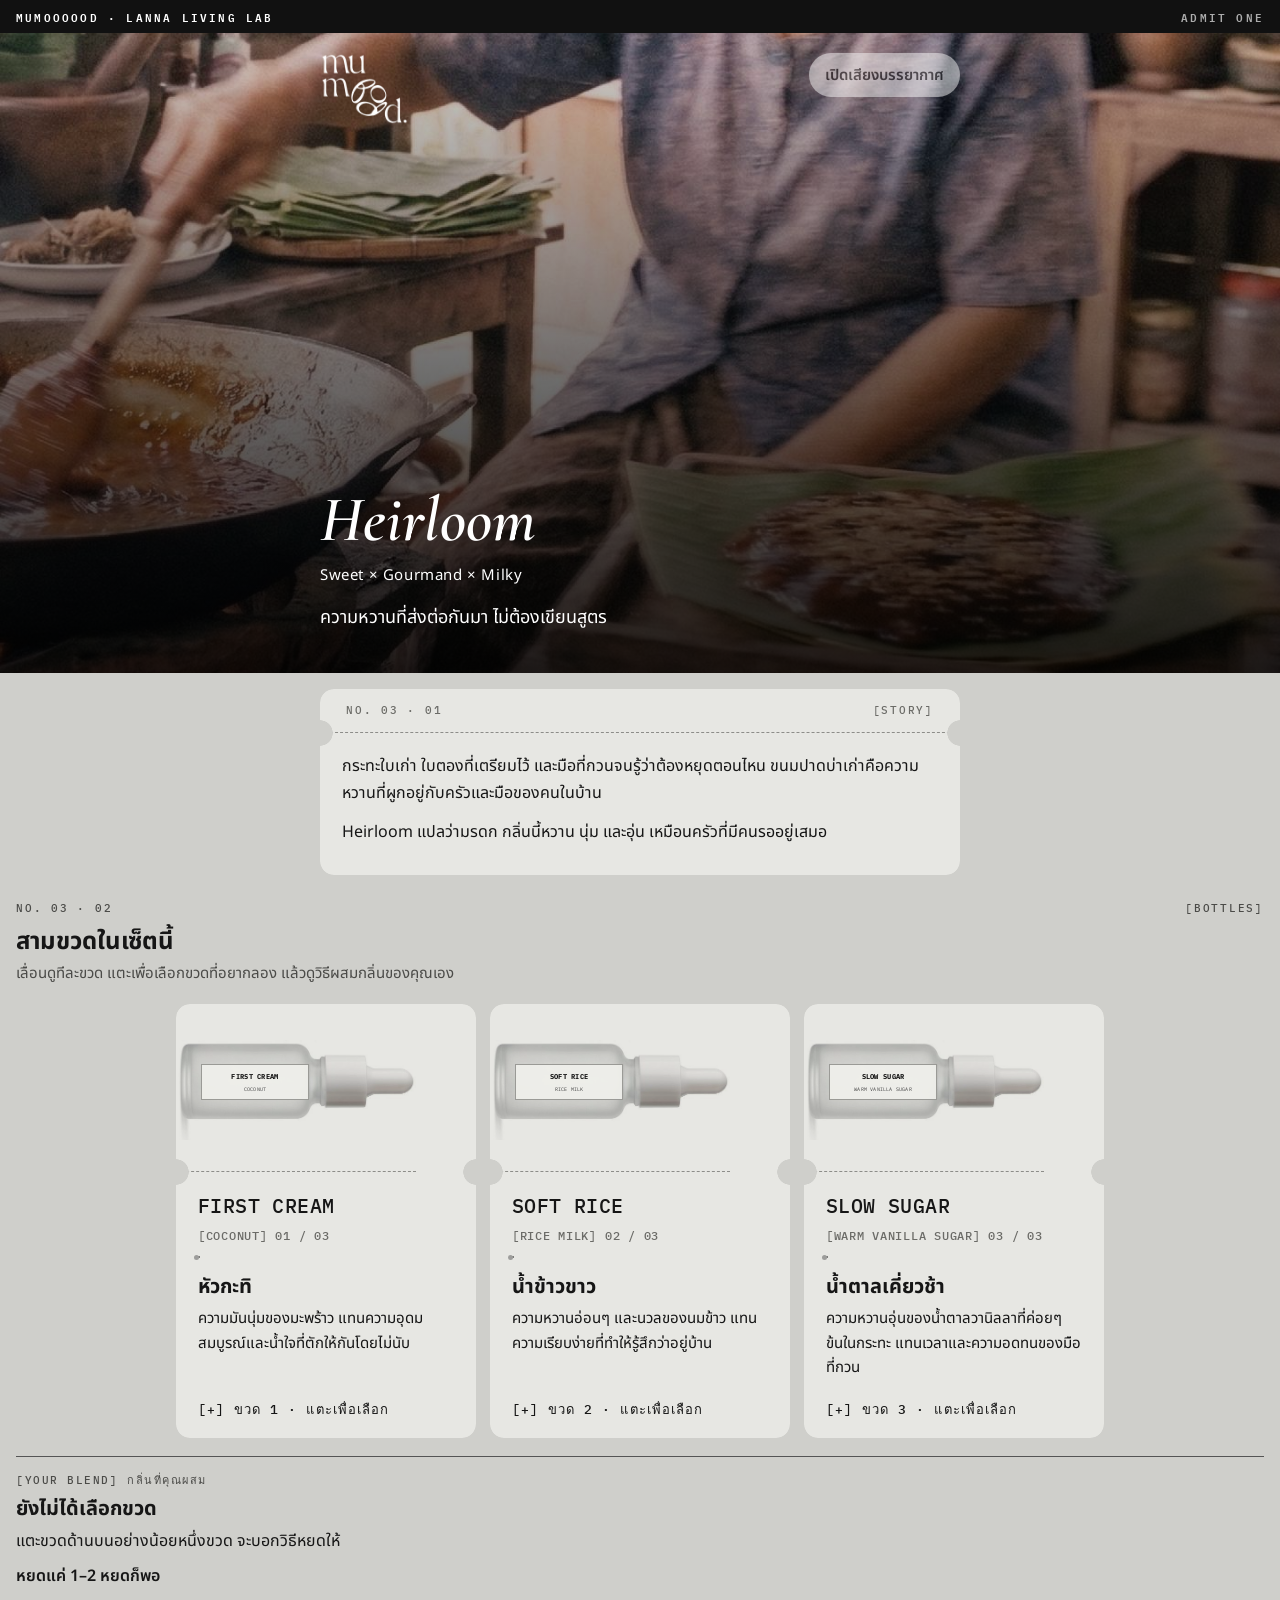
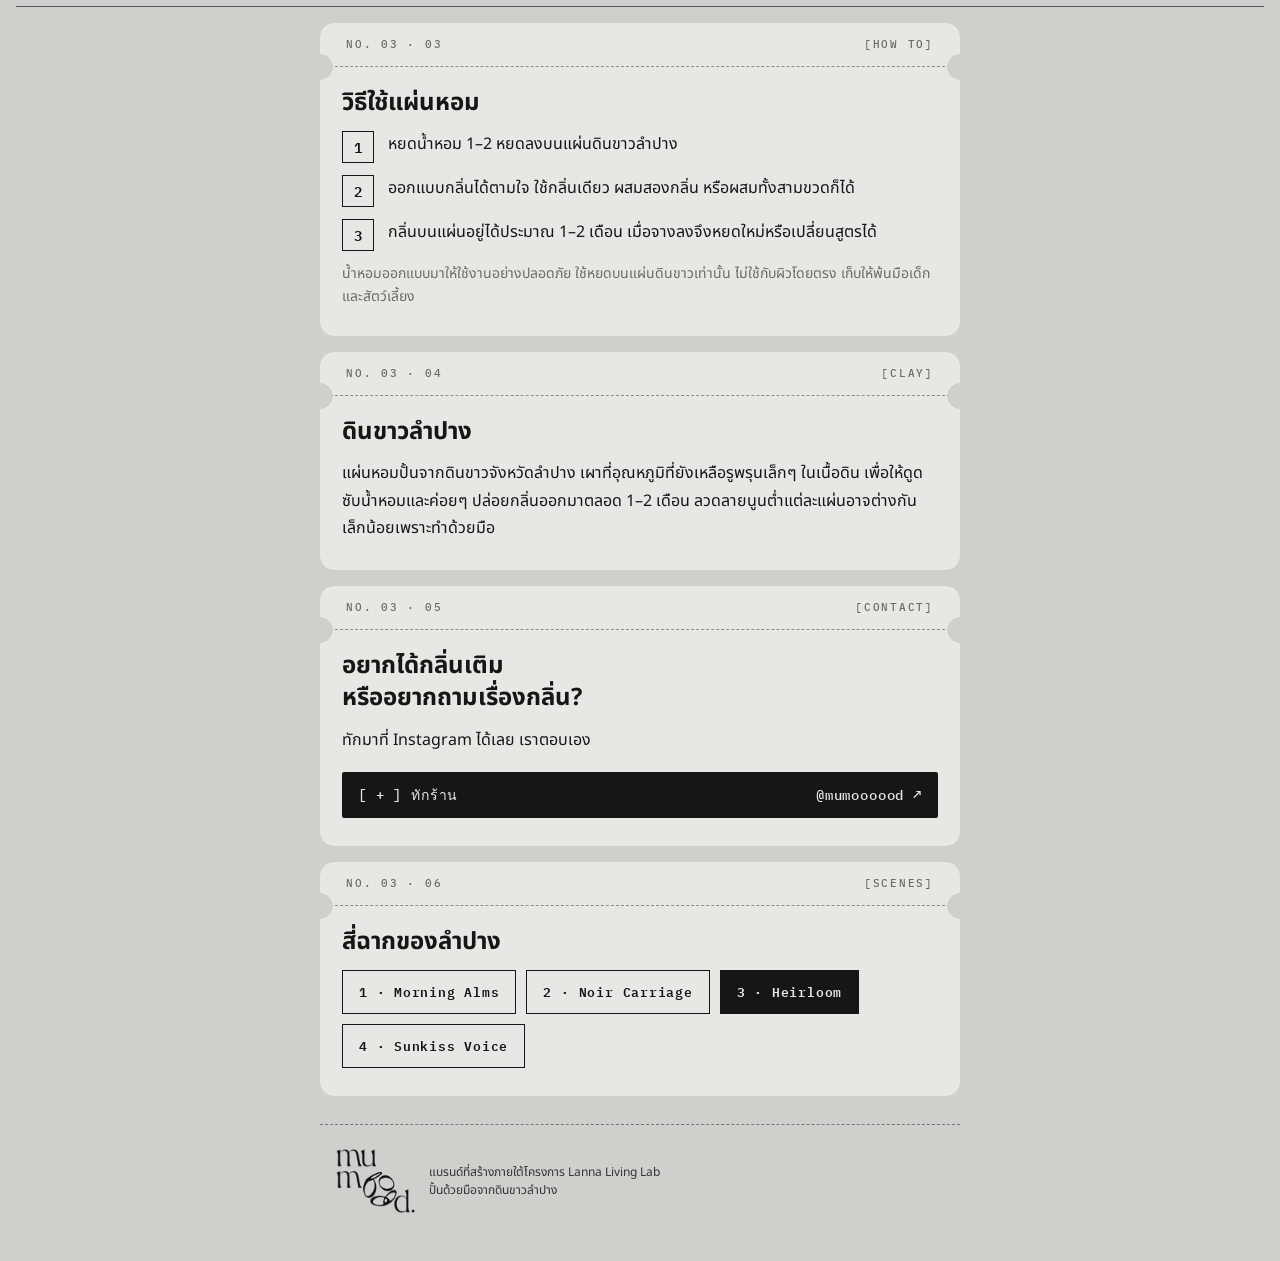
==== commit d3e14e08: "Add files via upload" ====
--- a/heirloom.html
+++ b/heirloom.html
@@ -23,13 +23,11 @@
 <div class="hero-shade"></div>
 <div class="hero-content">
 <div class="hero-top">
-<div class="brand"><img src="logo-spin.gif" alt="mumoooood"><span>แบรนด์ที่สร้างภายใต้โครงการ Lanna Living Lab</span></div>
+<div class="brand"><img src="logo-spin.webp" alt="mumoooood"></div>
 <button type="button" class="sound-btn" id="sound-btn" aria-pressed="false">เปิดเสียงบรรยากาศ</button>
 </div>
 <div class="hero-bottom">
-<div class="eyebrow">ฉากที่ 3 จาก 4 · ขนมปาดบ่าเก่า</div>
 <h1>Heirloom</h1>
-<div class="th-name">มรดกจากครัวเก่า</div>
 <div class="character">Sweet × Gourmand × Milky</div>
 <div class="hook">ความหวานที่ส่งต่อกันมา ไม่ต้องเขียนสูตร</div>
 </div>
--- a/ticket.css
+++ b/ticket.css
@@ -77,4 +77,3 @@
 
 .sound-btn{opacity:.5}
 .footer p{font-size:12px}
-.brand img[src$=".gif"]{border-radius:6px;background:#000}
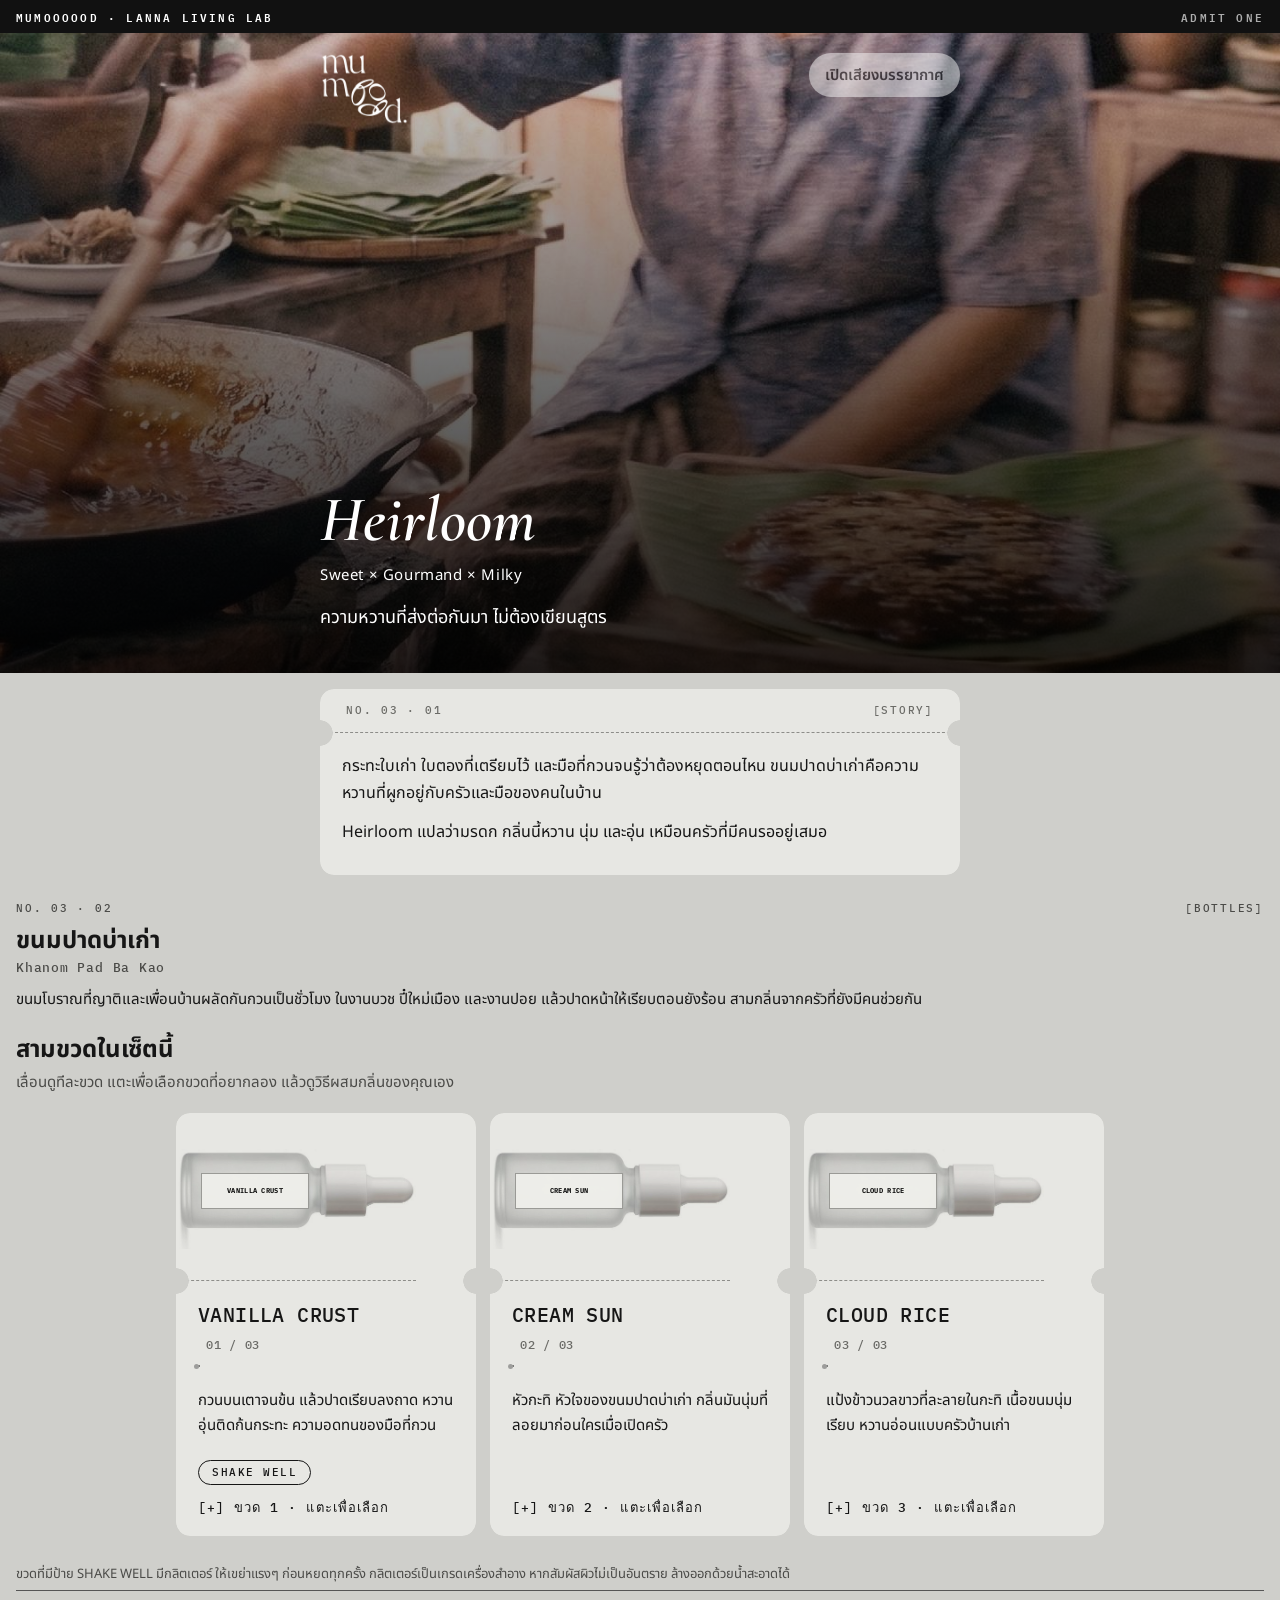
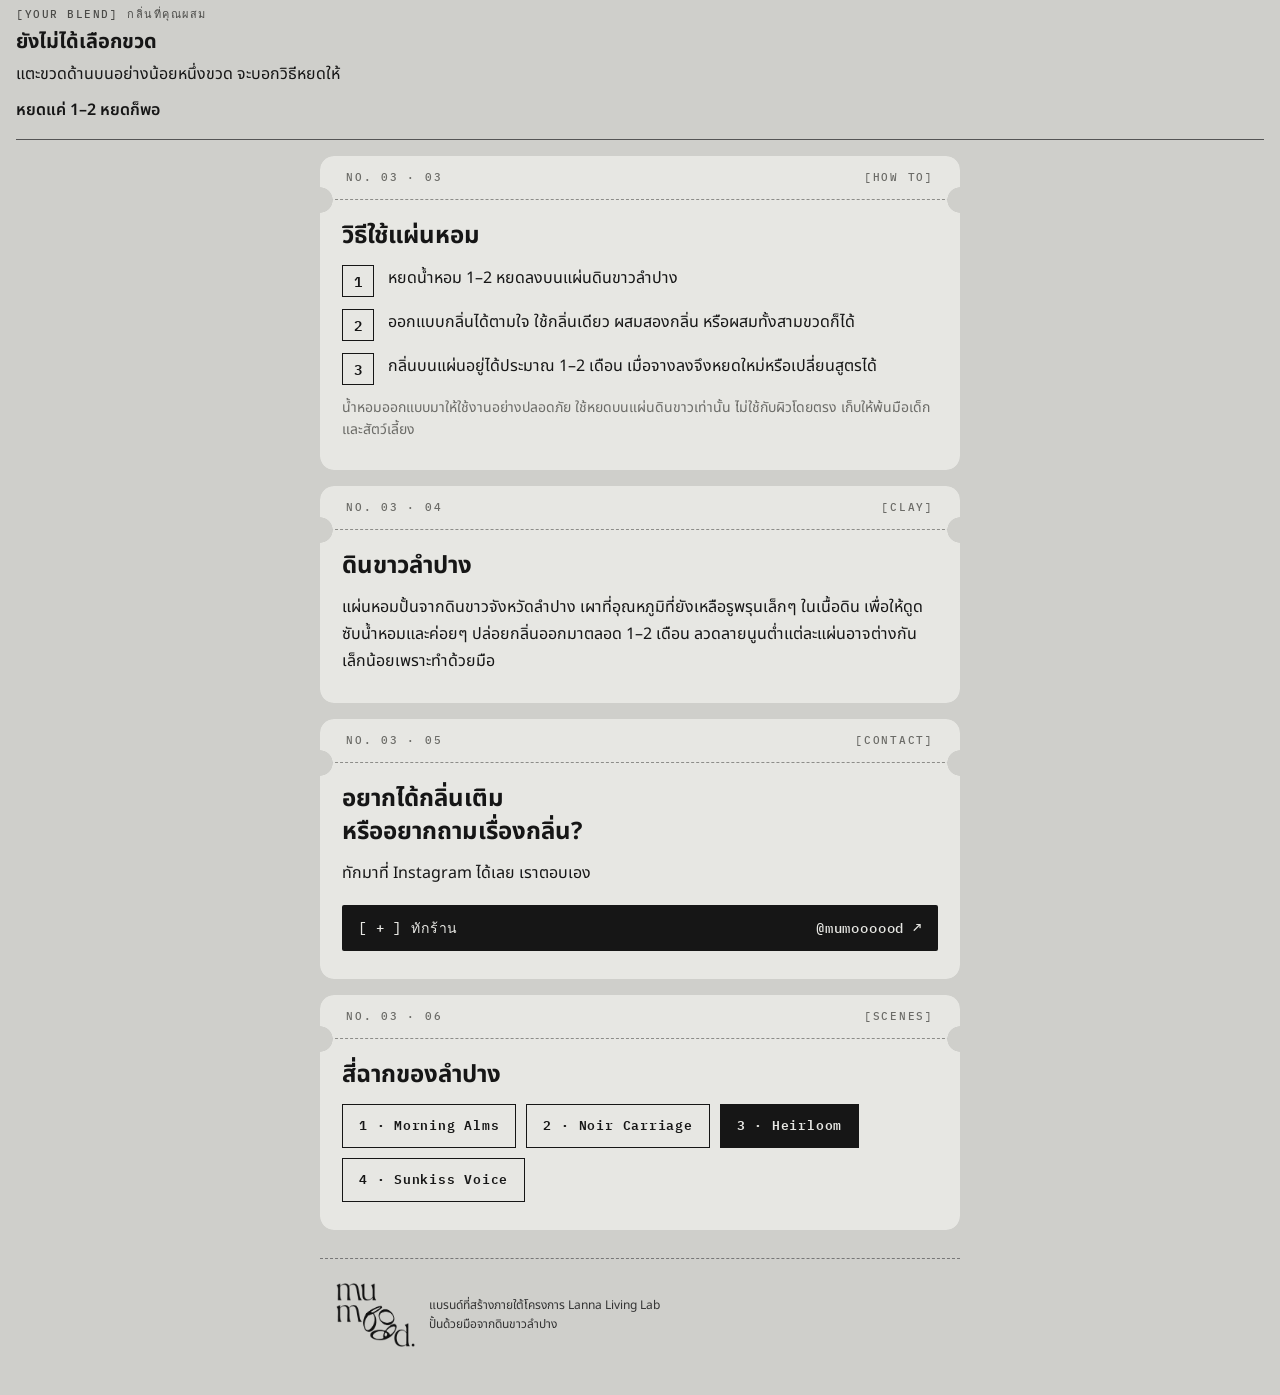
==== commit 6fe88e07: "Add files via upload" ====
--- a/heirloom.html
+++ b/heirloom.html
@@ -37,36 +37,37 @@
 <section class="section"><div class="card"><div class="th"><span>NO. 03 · 01</span><span>[STORY]</span></div><p>กระทะใบเก่า ใบตองที่เตรียมไว้ และมือที่กวนจนรู้ว่าต้องหยุดตอนไหน ขนมปาดบ่าเก่าคือความหวานที่ผูกอยู่กับครัวและมือของคนในบ้าน</p><p>Heirloom แปลว่ามรดก กลิ่นนี้หวาน นุ่ม และอุ่น เหมือนครัวที่มีคนรออยู่เสมอ</p></div></section>
 
 <section class="section sec-b"><div class="sec-h"><span>NO. 03 · 02</span><span>[BOTTLES]</span></div>
+<div class="place"><b>ขนมปาดบ่าเก่า</b><i>Khanom Pad Ba Kao</i><p>ขนมโบราณที่ญาติและเพื่อนบ้านผลัดกันกวนเป็นชั่วโมง ในงานบวช ปี๋ใหม่เมือง และงานปอย แล้วปาดหน้าให้เรียบตอนยังร้อน สามกลิ่นจากครัวที่ยังมีคนช่วยกัน</p></div>
 <h2 class="h2o">สามขวดในเซ็ตนี้</h2>
 <div class="hint o">เลื่อนดูทีละขวด แตะเพื่อเลือกขวดที่อยากลอง แล้วดูวิธีผสมกลิ่นของคุณเอง</div>
 <div class="rail">
-<button type="button" class="bottle" aria-pressed="false" data-no="1" data-name="หัวกะทิ" data-short="ความอุดมและน้ำใจ">
-<span class="im"><img src="bottle.jpg" alt="ขวดดรอปเปอร์ 5 ml" width="520" height="217"><span class="lb"><b>FIRST CREAM</b><i>COCONUT</i></span></span>
-<span class="nm">FIRST CREAM</span>
-<span class="rw"><span>[COCONUT]</span><span>01 / 03</span></span>
+<button type="button" class="bottle" aria-pressed="false" data-no="1" data-name="VANILLA CRUST" data-short="หวานอุ่นติดก้นกระทะ" data-glitter="1">
+<span class="im"><img src="bottle.jpg" alt="ขวดดรอปเปอร์ 5 ml" width="520" height="217"><span class="lb"><b>VANILLA CRUST</b></span></span>
+<span class="nm">VANILLA CRUST</span>
+<span class="rw"><span></span><span>01 / 03</span></span>
 <span class="ln"></span>
-<span class="th-n">หัวกะทิ</span>
-<span class="ds">ความมันนุ่มของมะพร้าว แทนความอุดมสมบูรณ์และน้ำใจที่ตักให้กันโดยไม่นับ</span>
+<span class="ds">กวนบนเตาจนข้น แล้วปาดเรียบลงถาด หวานอุ่นติดก้นกระทะ ความอดทนของมือที่กวน</span>
+<span class="shake">SHAKE WELL</span>
 <span class="no">ขวด 1 · แตะเพื่อเลือก</span>
 </button>
-<button type="button" class="bottle" aria-pressed="false" data-no="2" data-name="น้ำข้าวขาว" data-short="ความเรียบง่ายของบ้าน">
-<span class="im"><img src="bottle.jpg" alt="ขวดดรอปเปอร์ 5 ml" width="520" height="217"><span class="lb"><b>SOFT RICE</b><i>RICE MILK</i></span></span>
-<span class="nm">SOFT RICE</span>
-<span class="rw"><span>[RICE MILK]</span><span>02 / 03</span></span>
+<button type="button" class="bottle" aria-pressed="false" data-no="2" data-name="CREAM SUN" data-short="กลิ่นมันนุ่มของหัวกะทิ" data-glitter="0">
+<span class="im"><img src="bottle.jpg" alt="ขวดดรอปเปอร์ 5 ml" width="520" height="217"><span class="lb"><b>CREAM SUN</b></span></span>
+<span class="nm">CREAM SUN</span>
+<span class="rw"><span></span><span>02 / 03</span></span>
 <span class="ln"></span>
-<span class="th-n">น้ำข้าวขาว</span>
-<span class="ds">ความหวานอ่อนๆ และนวลของนมข้าว แทนความเรียบง่ายที่ทำให้รู้สึกว่าอยู่บ้าน</span>
+<span class="ds">หัวกะทิ หัวใจของขนมปาดบ่าเก่า กลิ่นมันนุ่มที่ลอยมาก่อนใครเมื่อเปิดครัว</span>
 <span class="no">ขวด 2 · แตะเพื่อเลือก</span>
 </button>
-<button type="button" class="bottle" aria-pressed="false" data-no="3" data-name="น้ำตาลเคี่ยวช้า" data-short="เวลาและความอดทน">
-<span class="im"><img src="bottle.jpg" alt="ขวดดรอปเปอร์ 5 ml" width="520" height="217"><span class="lb"><b>SLOW SUGAR</b><i>WARM VANILLA SUGAR</i></span></span>
-<span class="nm">SLOW SUGAR</span>
-<span class="rw"><span>[WARM VANILLA SUGAR]</span><span>03 / 03</span></span>
+<button type="button" class="bottle" aria-pressed="false" data-no="3" data-name="CLOUD RICE" data-short="แป้งข้าวนวลขาว หวานอ่อนๆ" data-glitter="0">
+<span class="im"><img src="bottle.jpg" alt="ขวดดรอปเปอร์ 5 ml" width="520" height="217"><span class="lb"><b>CLOUD RICE</b></span></span>
+<span class="nm">CLOUD RICE</span>
+<span class="rw"><span></span><span>03 / 03</span></span>
 <span class="ln"></span>
-<span class="th-n">น้ำตาลเคี่ยวช้า</span>
-<span class="ds">ความหวานอุ่นของน้ำตาลวานิลลาที่ค่อยๆ ข้นในกระทะ แทนเวลาและความอดทนของมือที่กวน</span>
+<span class="ds">แป้งข้าวนวลขาวที่ละลายในกะทิ เนื้อขนมนุ่มเรียบ หวานอ่อนแบบครัวบ้านเก่า</span>
 <span class="no">ขวด 3 · แตะเพื่อเลือก</span>
 </button>
+</div>
+<p class="gnote">ขวดที่มีป้าย SHAKE WELL มีกลิตเตอร์ ให้เขย่าแรงๆ ก่อนหยดทุกครั้ง กลิตเตอร์เป็นเกรดเครื่องสำอาง หากสัมผัสผิวไม่เป็นอันตราย ล้างออกด้วยน้ำสะอาดได้</p>
 </div>
 <div class="mix" aria-live="polite">
 <div class="kicker">[YOUR BLEND] กลิ่นที่คุณผสม</div>
--- a/ticket.css
+++ b/ticket.css
@@ -77,3 +77,10 @@
 
 .sound-btn{opacity:.5}
 .footer p{font-size:12px}
+
+.bottle .shake{display:inline-block;align-self:flex-start;border:1.5px solid currentColor;border-radius:999px;padding:6px 13px;font:500 11px/1 var(--mono);letter-spacing:.14em;margin:0 0 16px}
+.gnote{margin:14px 16px 0;font-size:13px;line-height:1.65;color:#4b4b48}
+.place{margin:0 16px 22px}
+.place b{display:block;font-size:24px;font-weight:700;line-height:1.3}
+.place i{display:block;font:500 13px/1.4 var(--mono);letter-spacing:.06em;color:#4b4b48;font-style:normal;margin:2px 0 10px}
+.place p{margin:0;font-size:15px;line-height:1.7}
